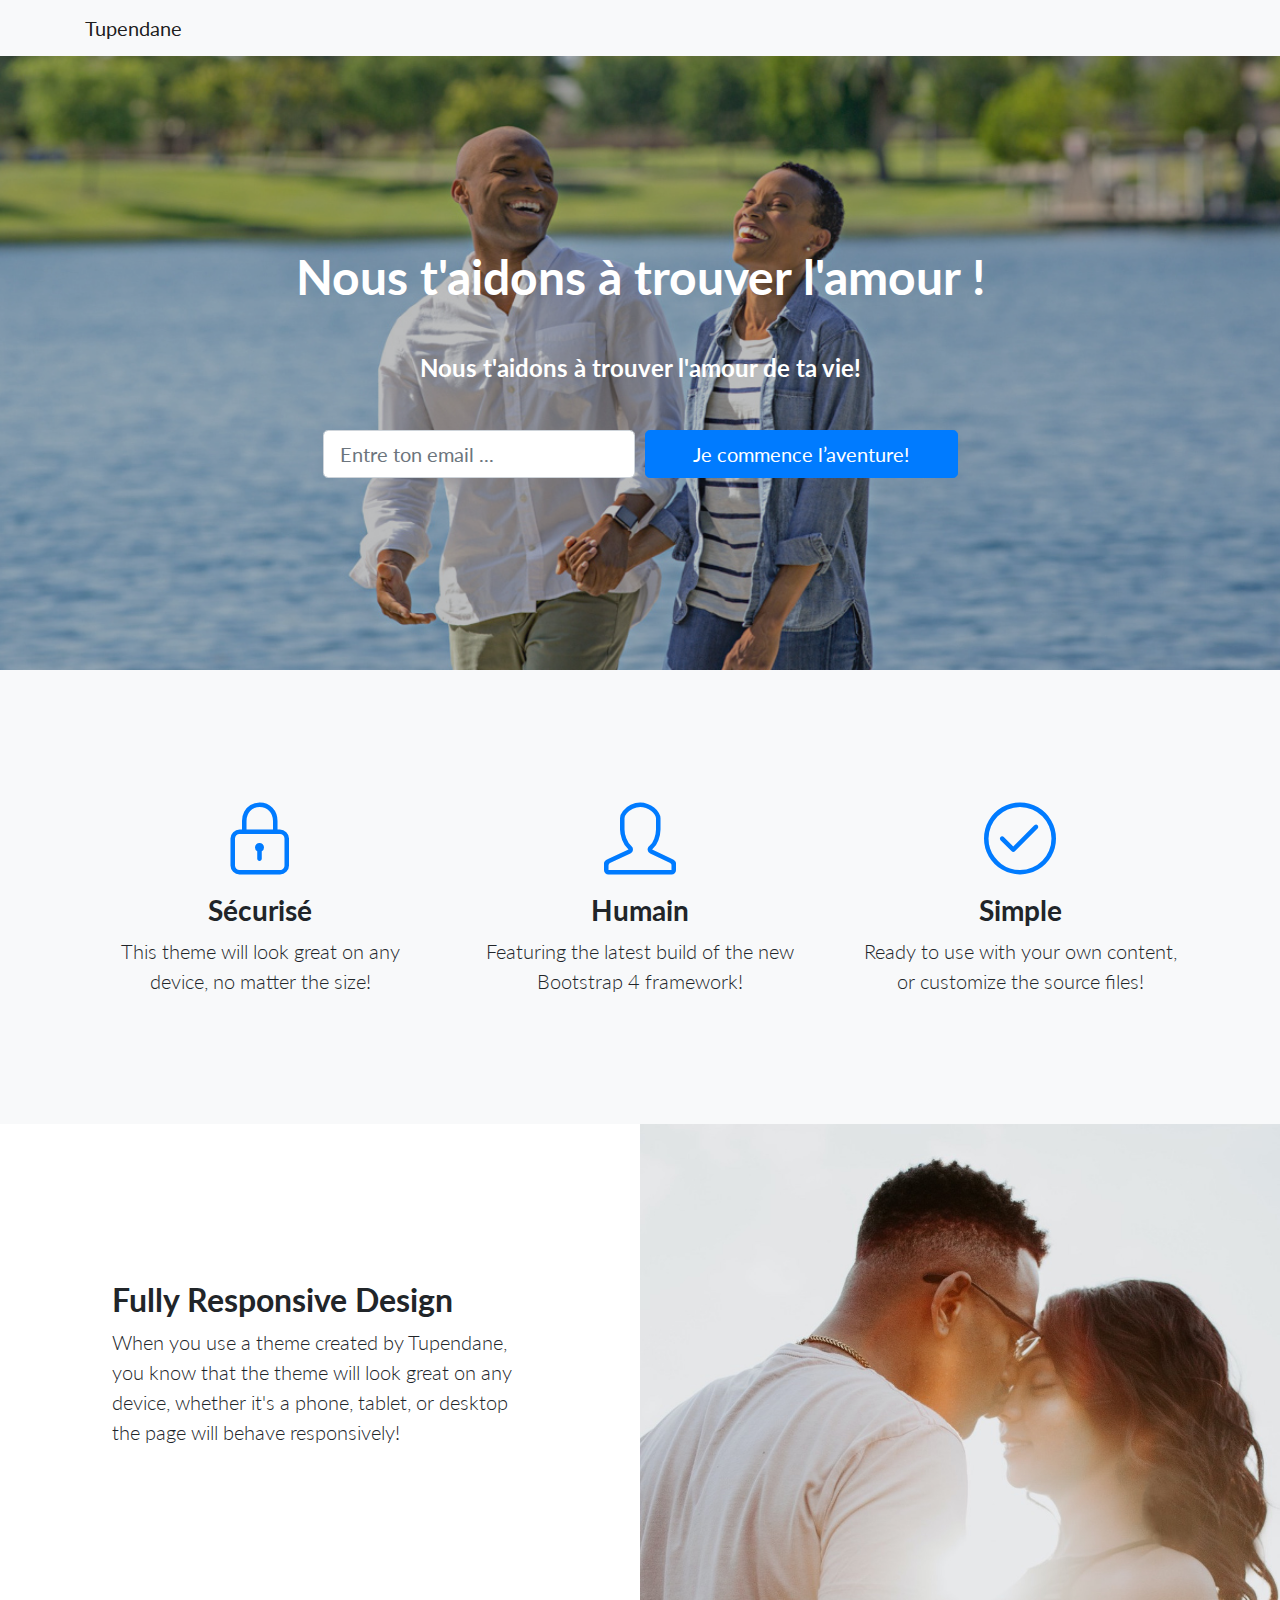
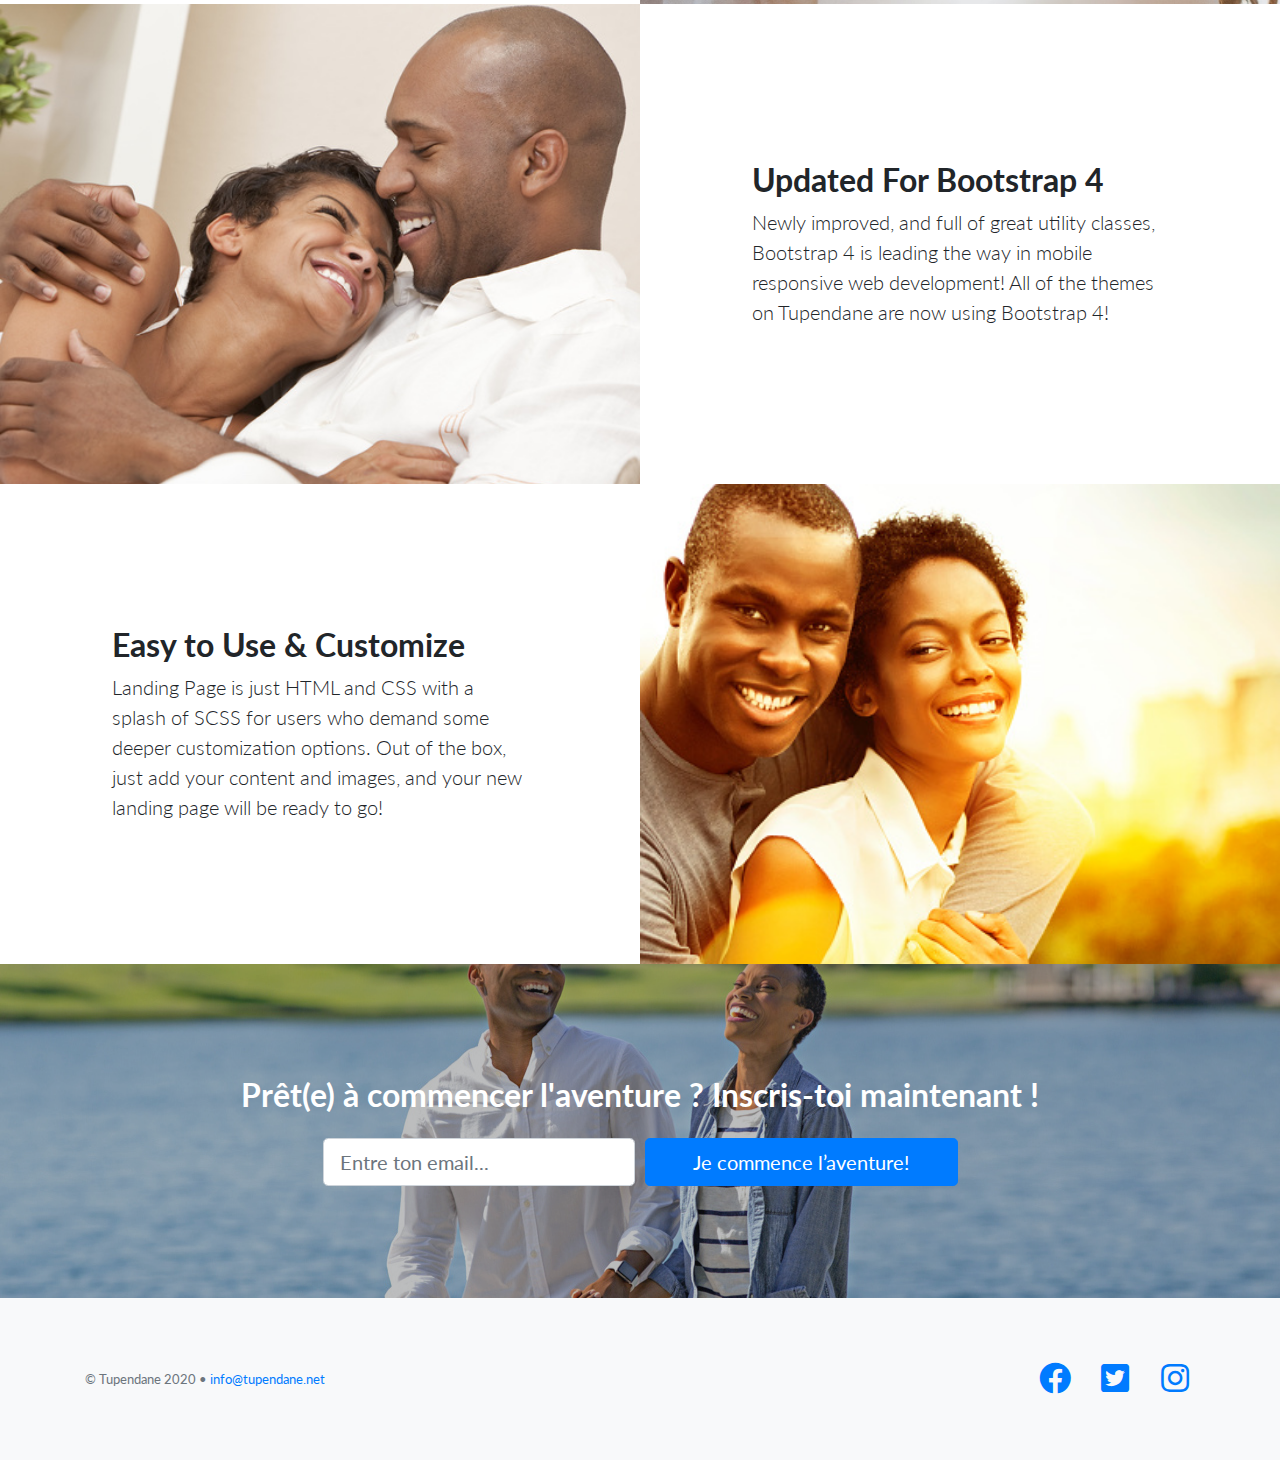
==== index.html @ e42d8a40 "Add contact email" ====
<!DOCTYPE html>
<html lang="en">

<head>
  <meta charset="utf-8">
  <meta name="viewport" content="width=device-width, initial-scale=1, shrink-to-fit=no">
  <meta name="description" content="">
  <meta name="author" content="">

  <title>Tupendane</title>

  <!-- Bootstrap core CSS -->
  <link href="vendor/bootstrap/css/bootstrap.min.css" rel="stylesheet">

  <!-- Custom fonts for this template -->
  <link href="vendor/fontawesome-free/css/all.min.css" rel="stylesheet">
  <link href="vendor/simple-line-icons/css/simple-line-icons.css" rel="stylesheet" type="text/css">
  <link href="https://fonts.googleapis.com/css?family=Lato:300,400,700,300italic,400italic,700italic" rel="stylesheet" type="text/css">

  <!-- Custom styles for this template -->
  <link href="css/landing-page.min.css" rel="stylesheet">

  <!-- Global site tag (gtag.js) - Google Analytics -->
  <script async src="https://www.googletagmanager.com/gtag/js?id=UA-168419219-1"></script>
  <script>
    window.dataLayer = window.dataLayer || [];
    function gtag(){dataLayer.push(arguments);}
    gtag('js', new Date());

    gtag('config', 'UA-168419219-1');
  </script>

  <script type="text/javascript"> window.$crisp=[];window.CRISP_WEBSITE_ID="0045f3fa-1397-4589-87cf-a31d2cc870ee";(function(){ d=document;s=d.createElement("script"); s.src="https://client.crisp.chat/l.js"; s.async=1;d.getElementsByTagName("head")[0].appendChild(s);})();
  </script>
</head>

<body>

  <!-- Navigation -->
  <nav class="navbar navbar-light bg-light static-top">
    <div class="container">
      <a class="navbar-brand" href="#">Tupendane</a>
      <!-- <a class="btn btn-primary" href="#">Sign In</a> -->
    </div>
  </nav>

  <!-- Masthead -->
  <header class="masthead text-white text-center">
    <div class="overlay"></div>
    <div class="container">
      <div class="row">
        <div class="col-xl-9 mx-auto">
          <h1 class="mb-5">Nous t'aidons à trouver l'amour !</h1>
          <h4 class="mb-5">Nous t'aidons à trouver l'amour de ta vie!</h4>
        </div>
        <div class="col-md-10 col-lg-8 col-xl-7 mx-auto">
          <form action="https://formspree.io/mrgyqkga" method="POST">
            <div class="form-row">
              <div class="col-12 col-md-6 mb-2 mb-md-0">
                <input type="email" name="email" class="form-control form-control-lg" placeholder="Entre ton email ..." required>
              </div>
              <div class="col-12 col-md-6">
                <button type="submit" class="btn btn-block btn-lg btn-primary"> Je commence l’aventure!</button>
              </div>
            </div>
          </form>
        </div>
      </div>
    </div>
  </header>

  <!-- Icons Grid -->
  <section class="features-icons bg-light text-center">
    <div class="container">
      <div class="row">
        <div class="col-lg-4">
          <div class="features-icons-item mx-auto mb-5 mb-lg-0 mb-lg-3">
            <div class="features-icons-icon d-flex">
              <i class="icon-lock m-auto text-primary"></i>
            </div>
            <h3>Sécurisé</h3>
            <p class="lead mb-0">This theme will look great on any device, no matter the size!</p>
          </div>
        </div>
        <div class="col-lg-4">
          <div class="features-icons-item mx-auto mb-5 mb-lg-0 mb-lg-3">
            <div class="features-icons-icon d-flex">
              <i class="icon-user m-auto text-primary"></i>
            </div>
            <h3>Humain</h3>
            <p class="lead mb-0">Featuring the latest build of the new Bootstrap 4 framework!</p>
          </div>
        </div>
        <div class="col-lg-4">
          <div class="features-icons-item mx-auto mb-0 mb-lg-3">
            <div class="features-icons-icon d-flex">
              <i class="icon-check m-auto text-primary"></i>
            </div>
            <h3>Simple</h3>
            <p class="lead mb-0">Ready to use with your own content, or customize the source files!</p>
          </div>
        </div>
      </div>
    </div>
  </section>

  <!-- Image Showcases -->
  <section class="showcase">
    <div class="container-fluid p-0">
      <div class="row no-gutters">

        <div class="col-lg-6 order-lg-2 text-white showcase-img" style="background-image: url('img/bg-2.jpeg');"></div>
        <div class="col-lg-6 order-lg-1 my-auto showcase-text">
          <h2>Fully Responsive Design</h2>
          <p class="lead mb-0">When you use a theme created by Tupendane, you know that the theme will look great on any device, whether it's a phone, tablet, or desktop the page will behave responsively!</p>
        </div>
      </div>
      <div class="row no-gutters">
        <div class="col-lg-6 text-white showcase-img" style="background-image: url('img/bg-7.jpg');"></div>
        <div class="col-lg-6 my-auto showcase-text">
          <h2>Updated For Bootstrap 4</h2>
          <p class="lead mb-0">Newly improved, and full of great utility classes, Bootstrap 4 is leading the way in mobile responsive web development! All of the themes on Tupendane are now using Bootstrap 4!</p>
        </div>
      </div>
      <div class="row no-gutters">
        <div class="col-lg-6 order-lg-2 text-white showcase-img" style="background-image: url('img/bg-12.jpg');"></div>
        <div class="col-lg-6 order-lg-1 my-auto showcase-text">
          <h2>Easy to Use &amp; Customize</h2>
          <p class="lead mb-0">Landing Page is just HTML and CSS with a splash of SCSS for users who demand some deeper customization options. Out of the box, just add your content and images, and your new landing page will be ready to go!</p>
        </div>
      </div>
    </div>
  </section>

  <!-- Call to Action -->
  <section class="call-to-action text-white text-center">
    <div class="overlay"></div>
    <div class="container">
      <div class="row">
        <div class="col-xl-9 mx-auto">
          <h2 class="mb-4">Prêt(e) à commencer l'aventure ? Inscris-toi maintenant !</h2>
        </div>
        <div class="col-md-10 col-lg-8 col-xl-7 mx-auto">
          <form action="https://formspree.io/mrgyqkga" method="POST">
            <div class="form-row">
              <div class="col-12 col-md-6 mb-2 mb-md-0">
                <input type="email" name="email" class="form-control form-control-lg" placeholder="Entre ton email..." required>
              </div>
              <div class="col-12 col-md-6">
                <button type="submit" class="btn btn-block btn-lg btn-primary"> Je commence l’aventure!</button>
              </div>
            </div>
          </form>
        </div>
      </div>
    </div>
  </section>

  <!-- Footer -->
  <footer class="footer bg-light">
    <div class="container">
      <div class="row">
        <div class="col-lg-6 h-100 text-center text-lg-left my-auto">
<!--           <ul class="list-inline mb-2">
            <li class="list-inline-item">
              <a href="#">About</a>
            </li>
            <li class="list-inline-item">&sdot;</li>
            <li class="list-inline-item">
              <a href="#">Contact</a>
            </li>
            <li class="list-inline-item">&sdot;</li>
            <li class="list-inline-item">
              <a href="#">Terms of Use</a>
            </li>
            <li class="list-inline-item">&sdot;</li>
            <li class="list-inline-item">
              <a href="#">Privacy Policy</a>
            </li>
          </ul> -->
          <p class="text-muted small mb-4 mb-lg-0">&copy; Tupendane 2020 •  <a href="mailto:info@tupendane.net">info@tupendane.net</p>
        </div>
        <div class="col-lg-6 h-100 text-center text-lg-right my-auto">
          <ul class="list-inline mb-0">
            <li class="list-inline-item mr-3">
              <a href="#">
                <i class="fab fa-facebook fa-2x fa-fw"></i>
              </a>
            </li>
            <li class="list-inline-item mr-3">
              <a href="#">
                <i class="fab fa-twitter-square fa-2x fa-fw"></i>
              </a>
            </li>
            <li class="list-inline-item">
              <a href="#">
                <i class="fab fa-instagram fa-2x fa-fw"></i>
              </a>
            </li>
          </ul>
        </div>
      </div>
    </div>
  </footer>

  <!-- Bootstrap core JavaScript -->
  <script src="vendor/jquery/jquery.min.js"></script>
  <script src="vendor/bootstrap/js/bootstrap.bundle.min.js"></script>

</body>

</html>
---- vendor/simple-line-icons/css/simple-line-icons.css ----
@font-face {
  font-family: 'simple-line-icons';
  src: url('../fonts/Simple-Line-Icons.eot?v=2.4.0');
  src: url('../fonts/Simple-Line-Icons.eot?v=2.4.0#iefix') format('embedded-opentype'), url('../fonts/Simple-Line-Icons.woff2?v=2.4.0') format('woff2'), url('../fonts/Simple-Line-Icons.ttf?v=2.4.0') format('truetype'), url('../fonts/Simple-Line-Icons.woff?v=2.4.0') format('woff'), url('../fonts/Simple-Line-Icons.svg?v=2.4.0#simple-line-icons') format('svg');
  font-weight: normal;
  font-style: normal;
}
/*
 Use the following CSS code if you want to have a class per icon.
 Instead of a list of all class selectors, you can use the generic [class*="icon-"] selector, but it's slower:
*/
.icon-user,
.icon-people,
.icon-user-female,
.icon-user-follow,
.icon-user-following,
.icon-user-unfollow,
.icon-login,
.icon-logout,
.icon-emotsmile,
.icon-phone,
.icon-call-end,
.icon-call-in,
.icon-call-out,
.icon-map,
.icon-location-pin,
.icon-direction,
.icon-directions,
.icon-compass,
.icon-layers,
.icon-menu,
.icon-list,
.icon-options-vertical,
.icon-options,
.icon-arrow-down,
.icon-arrow-left,
.icon-arrow-right,
.icon-arrow-up,
.icon-arrow-up-circle,
.icon-arrow-left-circle,
.icon-arrow-right-circle,
.icon-arrow-down-circle,
.icon-check,
.icon-clock,
.icon-plus,
.icon-minus,
.icon-close,
.icon-event,
.icon-exclamation,
.icon-organization,
.icon-trophy,
.icon-screen-smartphone,
.icon-screen-desktop,
.icon-plane,
.icon-notebook,
.icon-mustache,
.icon-mouse,
.icon-magnet,
.icon-energy,
.icon-disc,
.icon-cursor,
.icon-cursor-move,
.icon-crop,
.icon-chemistry,
.icon-speedometer,
.icon-shield,
.icon-screen-tablet,
.icon-magic-wand,
.icon-hourglass,
.icon-graduation,
.icon-ghost,
.icon-game-controller,
.icon-fire,
.icon-eyeglass,
.icon-envelope-open,
.icon-envelope-letter,
.icon-bell,
.icon-badge,
.icon-anchor,
.icon-wallet,
.icon-vector,
.icon-speech,
.icon-puzzle,
.icon-printer,
.icon-present,
.icon-playlist,
.icon-pin,
.icon-picture,
.icon-handbag,
.icon-globe-alt,
.icon-globe,
.icon-folder-alt,
.icon-folder,
.icon-film,
.icon-feed,
.icon-drop,
.icon-drawer,
.icon-docs,
.icon-doc,
.icon-diamond,
.icon-cup,
.icon-calculator,
.icon-bubbles,
.icon-briefcase,
.icon-book-open,
.icon-basket-loaded,
.icon-basket,
.icon-bag,
.icon-action-undo,
.icon-action-redo,
.icon-wrench,
.icon-umbrella,
.icon-trash,
.icon-tag,
.icon-support,
.icon-frame,
.icon-size-fullscreen,
.icon-size-actual,
.icon-shuffle,
.icon-share-alt,
.icon-share,
.icon-rocket,
.icon-question,
.icon-pie-chart,
.icon-pencil,
.icon-note,
.icon-loop,
.icon-home,
.icon-grid,
.icon-graph,
.icon-microphone,
.icon-music-tone-alt,
.icon-music-tone,
.icon-earphones-alt,
.icon-earphones,
.icon-equalizer,
.icon-like,
.icon-dislike,
.icon-control-start,
.icon-control-rewind,
.icon-control-play,
.icon-control-pause,
.icon-control-forward,
.icon-control-end,
.icon-volume-1,
.icon-volume-2,
.icon-volume-off,
.icon-calendar,
.icon-bulb,
.icon-chart,
.icon-ban,
.icon-bubble,
.icon-camrecorder,
.icon-camera,
.icon-cloud-download,
.icon-cloud-upload,
.icon-envelope,
.icon-eye,
.icon-flag,
.icon-heart,
.icon-info,
.icon-key,
.icon-link,
.icon-lock,
.icon-lock-open,
.icon-magnifier,
.icon-magnifier-add,
.icon-magnifier-remove,
.icon-paper-clip,
.icon-paper-plane,
.icon-power,
.icon-refresh,
.icon-reload,
.icon-settings,
.icon-star,
.icon-symbol-female,
.icon-symbol-male,
.icon-target,
.icon-credit-card,
.icon-paypal,
.icon-social-tumblr,
.icon-social-twitter,
.icon-social-facebook,
.icon-social-instagram,
.icon-social-linkedin,
.icon-social-pinterest,
.icon-social-github,
.icon-social-google,
.icon-social-reddit,
.icon-social-skype,
.icon-social-dribbble,
.icon-social-behance,
.icon-social-foursqare,
.icon-social-soundcloud,
.icon-social-spotify,
.icon-social-stumbleupon,
.icon-social-youtube,
.icon-social-dropbox,
.icon-social-vkontakte,
.icon-social-steam {
  font-family: 'simple-line-icons';
  speak: none;
  font-style: normal;
  font-weight: normal;
  font-variant: normal;
  text-transform: none;
  line-height: 1;
  /* Better Font Rendering =========== */
  -webkit-font-smoothing: antialiased;
  -moz-osx-font-smoothing: grayscale;
}
.icon-user:before {
  content: "\e005";
}
.icon-people:before {
  content: "\e001";
}
.icon-user-female:before {
  content: "\e000";
}
.icon-user-follow:before {
  content: "\e002";
}
.icon-user-following:before {
  content: "\e003";
}
.icon-user-unfollow:before {
  content: "\e004";
}
.icon-login:before {
  content: "\e066";
}
.icon-logout:before {
  content: "\e065";
}
.icon-emotsmile:before {
  content: "\e021";
}
.icon-phone:before {
  content: "\e600";
}
.icon-call-end:before {
  content: "\e048";
}
.icon-call-in:before {
  content: "\e047";
}
.icon-call-out:before {
  content: "\e046";
}
.icon-map:before {
  content: "\e033";
}
.icon-location-pin:before {
  content: "\e096";
}
.icon-direction:before {
  content: "\e042";
}
.icon-directions:before {
  content: "\e041";
}
.icon-compass:before {
  content: "\e045";
}
.icon-layers:before {
  content: "\e034";
}
.icon-menu:before {
  content: "\e601";
}
.icon-list:before {
  content: "\e067";
}
.icon-options-vertical:before {
  content: "\e602";
}
.icon-options:before {
  content: "\e603";
}
.icon-arrow-down:before {
  content: "\e604";
}
.icon-arrow-left:before {
  content: "\e605";
}
.icon-arrow-right:before {
  content: "\e606";
}
.icon-arrow-up:before {
  content: "\e607";
}
.icon-arrow-up-circle:before {
  content: "\e078";
}
.icon-arrow-left-circle:before {
  content: "\e07a";
}
.icon-arrow-right-circle:before {
  content: "\e079";
}
.icon-arrow-down-circle:before {
  content: "\e07b";
}
.icon-check:before {
  content: "\e080";
}
.icon-clock:before {
  content: "\e081";
}
.icon-plus:before {
  content: "\e095";
}
.icon-minus:before {
  content: "\e615";
}
.icon-close:before {
  content: "\e082";
}
.icon-event:before {
  content: "\e619";
}
.icon-exclamation:before {
  content: "\e617";
}
.icon-organization:before {
  content: "\e616";
}
.icon-trophy:before {
  content: "\e006";
}
.icon-screen-smartphone:before {
  content: "\e010";
}
.icon-screen-desktop:before {
  content: "\e011";
}
.icon-plane:before {
  content: "\e012";
}
.icon-notebook:before {
  content: "\e013";
}
.icon-mustache:before {
  content: "\e014";
}
.icon-mouse:before {
  content: "\e015";
}
.icon-magnet:before {
  content: "\e016";
}
.icon-energy:before {
  content: "\e020";
}
.icon-disc:before {
  content: "\e022";
}
.icon-cursor:before {
  content: "\e06e";
}
.icon-cursor-move:before {
  content: "\e023";
}
.icon-crop:before {
  content: "\e024";
}
.icon-chemistry:before {
  content: "\e026";
}
.icon-speedometer:before {
  content: "\e007";
}
.icon-shield:before {
  content: "\e00e";
}
.icon-screen-tablet:before {
  content: "\e00f";
}
.icon-magic-wand:before {
  content: "\e017";
}
.icon-hourglass:before {
  content: "\e018";
}
.icon-graduation:before {
  content: "\e019";
}
.icon-ghost:before {
  content: "\e01a";
}
.icon-game-controller:before {
  content: "\e01b";
}
.icon-fire:before {
  content: "\e01c";
}
.icon-eyeglass:before {
  content: "\e01d";
}
.icon-envelope-open:before {
  content: "\e01e";
}
.icon-envelope-letter:before {
  content: "\e01f";
}
.icon-bell:before {
  content: "\e027";
}
.icon-badge:before {
  content: "\e028";
}
.icon-anchor:before {
  content: "\e029";
}
.icon-wallet:before {
  content: "\e02a";
}
.icon-vector:before {
  content: "\e02b";
}
.icon-speech:before {
  content: "\e02c";
}
.icon-puzzle:before {
  content: "\e02d";
}
.icon-printer:before {
  content: "\e02e";
}
.icon-present:before {
  content: "\e02f";
}
.icon-playlist:before {
  content: "\e030";
}
.icon-pin:before {
  content: "\e031";
}
.icon-picture:before {
  content: "\e032";
}
.icon-handbag:before {
  content: "\e035";
}
.icon-globe-alt:before {
  content: "\e036";
}
.icon-globe:before {
  content: "\e037";
}
.icon-folder-alt:before {
  content: "\e039";
}
.icon-folder:before {
  content: "\e089";
}
.icon-film:before {
  content: "\e03a";
}
.icon-feed:before {
  content: "\e03b";
}
.icon-drop:before {
  content: "\e03e";
}
.icon-drawer:before {
  content: "\e03f";
}
.icon-docs:before {
  content: "\e040";
}
.icon-doc:before {
  content: "\e085";
}
.icon-diamond:before {
  content: "\e043";
}
.icon-cup:before {
  content: "\e044";
}
.icon-calculator:before {
  content: "\e049";
}
.icon-bubbles:before {
  content: "\e04a";
}
.icon-briefcase:before {
  content: "\e04b";
}
.icon-book-open:before {
  content: "\e04c";
}
.icon-basket-loaded:before {
  content: "\e04d";
}
.icon-basket:before {
  content: "\e04e";
}
.icon-bag:before {
  content: "\e04f";
}
.icon-action-undo:before {
  content: "\e050";
}
.icon-action-redo:before {
  content: "\e051";
}
.icon-wrench:before {
  content: "\e052";
}
.icon-umbrella:before {
  content: "\e053";
}
.icon-trash:before {
  content: "\e054";
}
.icon-tag:before {
  content: "\e055";
}
.icon-support:before {
  content: "\e056";
}
.icon-frame:before {
  content: "\e038";
}
.icon-size-fullscreen:before {
  content: "\e057";
}
.icon-size-actual:before {
  content: "\e058";
}
.icon-shuffle:before {
  content: "\e059";
}
.icon-share-alt:before {
  content: "\e05a";
}
.icon-share:before {
  content: "\e05b";
}
.icon-rocket:before {
  content: "\e05c";
}
.icon-question:before {
  content: "\e05d";
}
.icon-pie-chart:before {
  content: "\e05e";
}
.icon-pencil:before {
  content: "\e05f";
}
.icon-note:before {
  content: "\e060";
}
.icon-loop:before {
  content: "\e064";
}
.icon-home:before {
  content: "\e069";
}
.icon-grid:before {
  content: "\e06a";
}
.icon-graph:before {
  content: "\e06b";
}
.icon-microphone:before {
  content: "\e063";
}
.icon-music-tone-alt:before {
  content: "\e061";
}
.icon-music-tone:before {
  content: "\e062";
}
.icon-earphones-alt:before {
  content: "\e03c";
}
.icon-earphones:before {
  content: "\e03d";
}
.icon-equalizer:before {
  content: "\e06c";
}
.icon-like:before {
  content: "\e068";
}
.icon-dislike:before {
  content: "\e06d";
}
.icon-control-start:before {
  content: "\e06f";
}
.icon-control-rewind:before {
  content: "\e070";
}
.icon-control-play:before {
  content: "\e071";
}
.icon-control-pause:before {
  content: "\e072";
}
.icon-control-forward:before {
  content: "\e073";
}
.icon-control-end:before {
  content: "\e074";
}
.icon-volume-1:before {
  content: "\e09f";
}
.icon-volume-2:before {
  content: "\e0a0";
}
.icon-volume-off:before {
  content: "\e0a1";
}
.icon-calendar:before {
  content: "\e075";
}
.icon-bulb:before {
  content: "\e076";
}
.icon-chart:before {
  content: "\e077";
}
.icon-ban:before {
  content: "\e07c";
}
.icon-bubble:before {
  content: "\e07d";
}
.icon-camrecorder:before {
  content: "\e07e";
}
.icon-camera:before {
  content: "\e07f";
}
.icon-cloud-download:before {
  content: "\e083";
}
.icon-cloud-upload:before {
  content: "\e084";
}
.icon-envelope:before {
  content: "\e086";
}
.icon-eye:before {
  content: "\e087";
}
.icon-flag:before {
  content: "\e088";
}
.icon-heart:before {
  content: "\e08a";
}
.icon-info:before {
  content: "\e08b";
}
.icon-key:before {
  content: "\e08c";
}
.icon-link:before {
  content: "\e08d";
}
.icon-lock:before {
  content: "\e08e";
}
.icon-lock-open:before {
  content: "\e08f";
}
.icon-magnifier:before {
  content: "\e090";
}
.icon-magnifier-add:before {
  content: "\e091";
}
.icon-magnifier-remove:before {
  content: "\e092";
}
.icon-paper-clip:before {
  content: "\e093";
}
.icon-paper-plane:before {
  content: "\e094";
}
.icon-power:before {
  content: "\e097";
}
.icon-refresh:before {
  content: "\e098";
}
.icon-reload:before {
  content: "\e099";
}
.icon-settings:before {
  content: "\e09a";
}
.icon-star:before {
  content: "\e09b";
}
.icon-symbol-female:before {
  content: "\e09c";
}
.icon-symbol-male:before {
  content: "\e09d";
}
.icon-target:before {
  content: "\e09e";
}
.icon-credit-card:before {
  content: "\e025";
}
.icon-paypal:before {
  content: "\e608";
}
.icon-social-tumblr:before {
  content: "\e00a";
}
.icon-social-twitter:before {
  content: "\e009";
}
.icon-social-facebook:before {
  content: "\e00b";
}
.icon-social-instagram:before {
  content: "\e609";
}
.icon-social-linkedin:before {
  content: "\e60a";
}
.icon-social-pinterest:before {
  content: "\e60b";
}
.icon-social-github:before {
  content: "\e60c";
}
.icon-social-google:before {
  content: "\e60d";
}
.icon-social-reddit:before {
  content: "\e60e";
}
.icon-social-skype:before {
  content: "\e60f";
}
.icon-social-dribbble:before {
  content: "\e00d";
}
.icon-social-behance:before {
  content: "\e610";
}
.icon-social-foursqare:before {
  content: "\e611";
}
.icon-social-soundcloud:before {
  content: "\e612";
}
.icon-social-spotify:before {
  content: "\e613";
}
.icon-social-stumbleupon:before {
  content: "\e614";
}
.icon-social-youtube:before {
  content: "\e008";
}
.icon-social-dropbox:before {
  content: "\e00c";
}
.icon-social-vkontakte:before {
  content: "\e618";
}
.icon-social-steam:before {
  content: "\e620";
}
---- css/landing-page.min.css ----
/*!
 * Start Bootstrap - Landing Page v5.0.7 (https://startbootstrap.com/template-overviews/landing-page)
 * Copyright 2013-2019 Start Bootstrap
 * Licensed under MIT (https://github.com/BlackrockDigital/startbootstrap-landing-page/blob/master/LICENSE)
 */body{font-family:Lato,'Helvetica Neue',Helvetica,Arial,sans-serif}h1,h2,h3,h4,h5,h6{font-family:Lato,'Helvetica Neue',Helvetica,Arial,sans-serif;font-weight:700}header.masthead{position:relative;background-color:#343a40;background:url(../img/bg-masthead.jpg) no-repeat center center;background-size:cover;padding-top:8rem;padding-bottom:8rem}header.masthead .overlay{position:absolute;background-color:#212529;height:100%;width:100%;top:0;left:0;opacity:.3}header.masthead h1{font-size:2rem}@media (min-width:768px){header.masthead{padding-top:12rem;padding-bottom:12rem}header.masthead h1{font-size:3rem}}.showcase .showcase-text{padding:3rem}.showcase .showcase-img{min-height:30rem;background-size:cover}@media (min-width:768px){.showcase .showcase-text{padding:7rem}}.features-icons{padding-top:7rem;padding-bottom:7rem}.features-icons .features-icons-item{max-width:20rem}.features-icons .features-icons-item .features-icons-icon{height:7rem}.features-icons .features-icons-item .features-icons-icon i{font-size:4.5rem}.features-icons .features-icons-item:hover .features-icons-icon i{font-size:5rem}.testimonials{padding-top:7rem;padding-bottom:7rem}.testimonials .testimonial-item{max-width:18rem}.testimonials .testimonial-item img{max-width:12rem;box-shadow:0 5px 5px 0 #adb5bd}.call-to-action{position:relative;background-color:#343a40;background:url(../img/bg-masthead.jpg) no-repeat center center;background-size:cover;padding-top:7rem;padding-bottom:7rem}.call-to-action .overlay{position:absolute;background-color:#212529;height:100%;width:100%;top:0;left:0;opacity:.3}footer.footer{padding-top:4rem;padding-bottom:4rem}
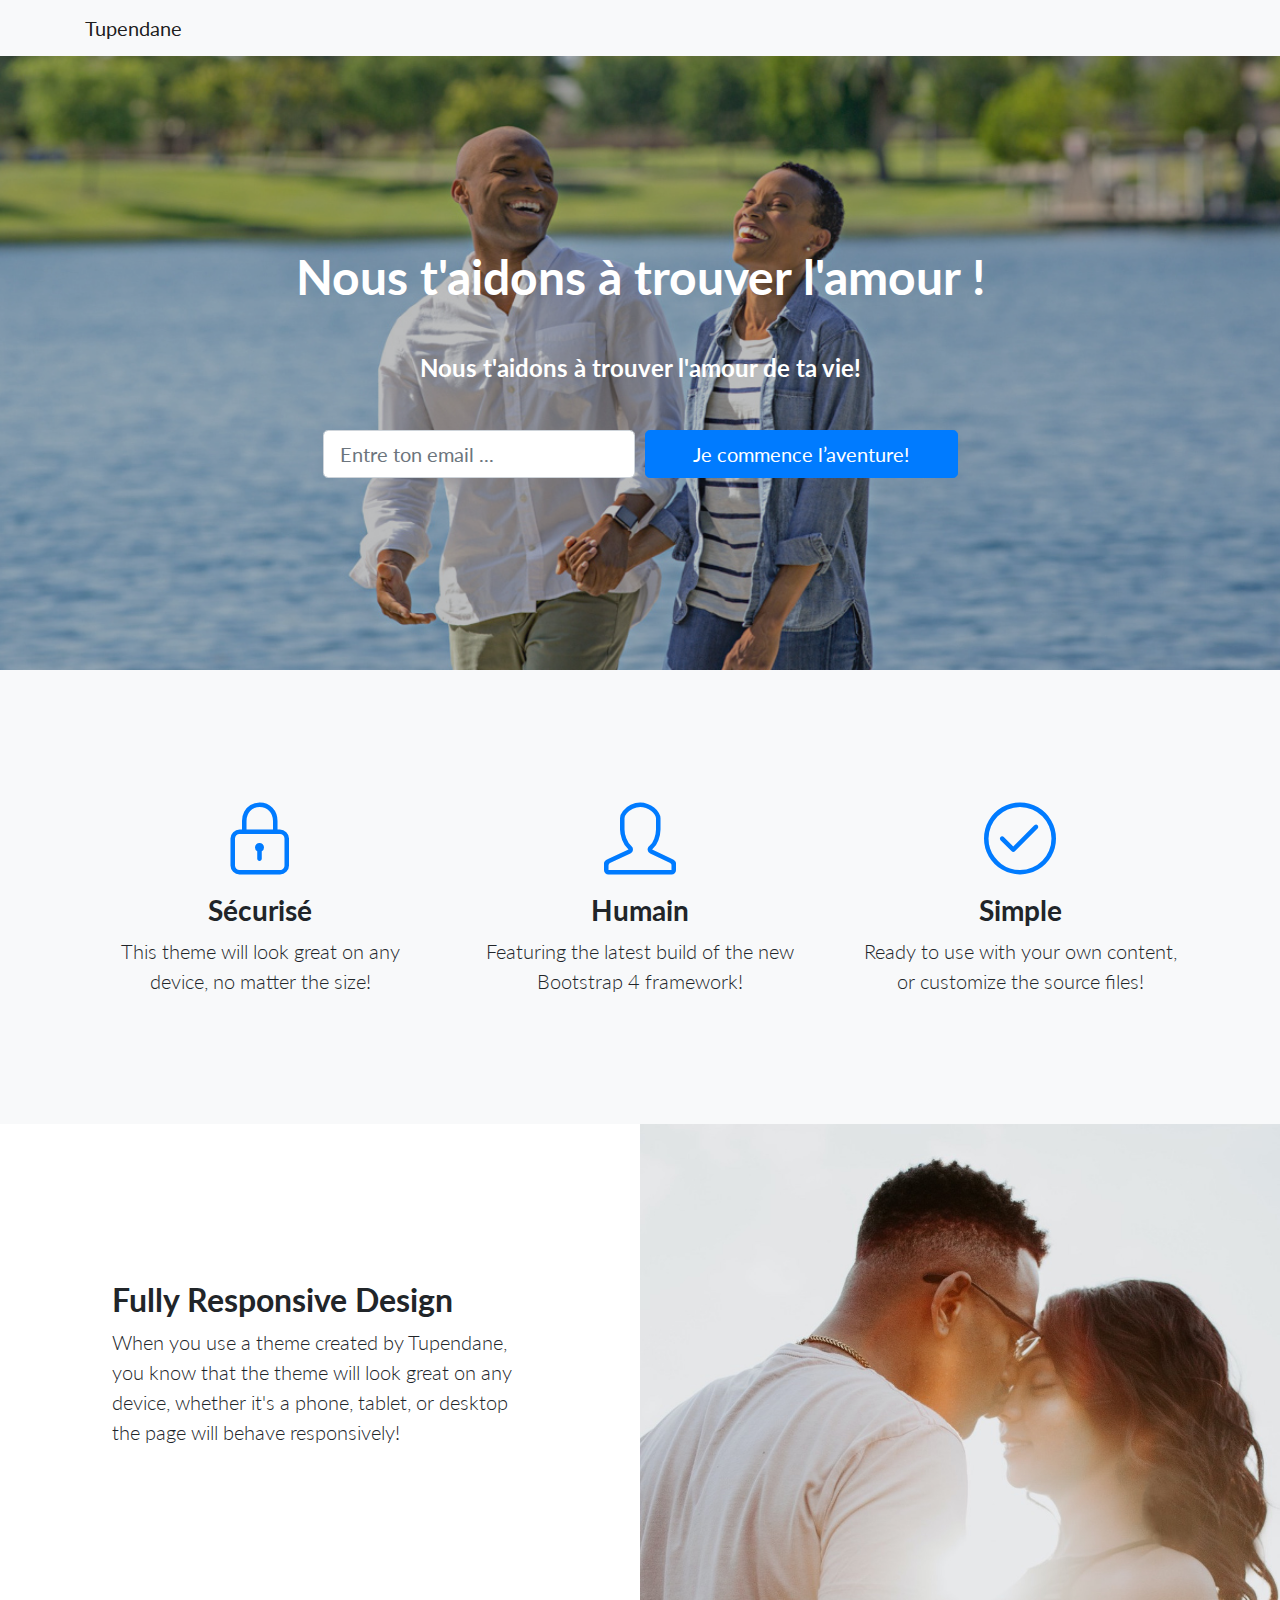
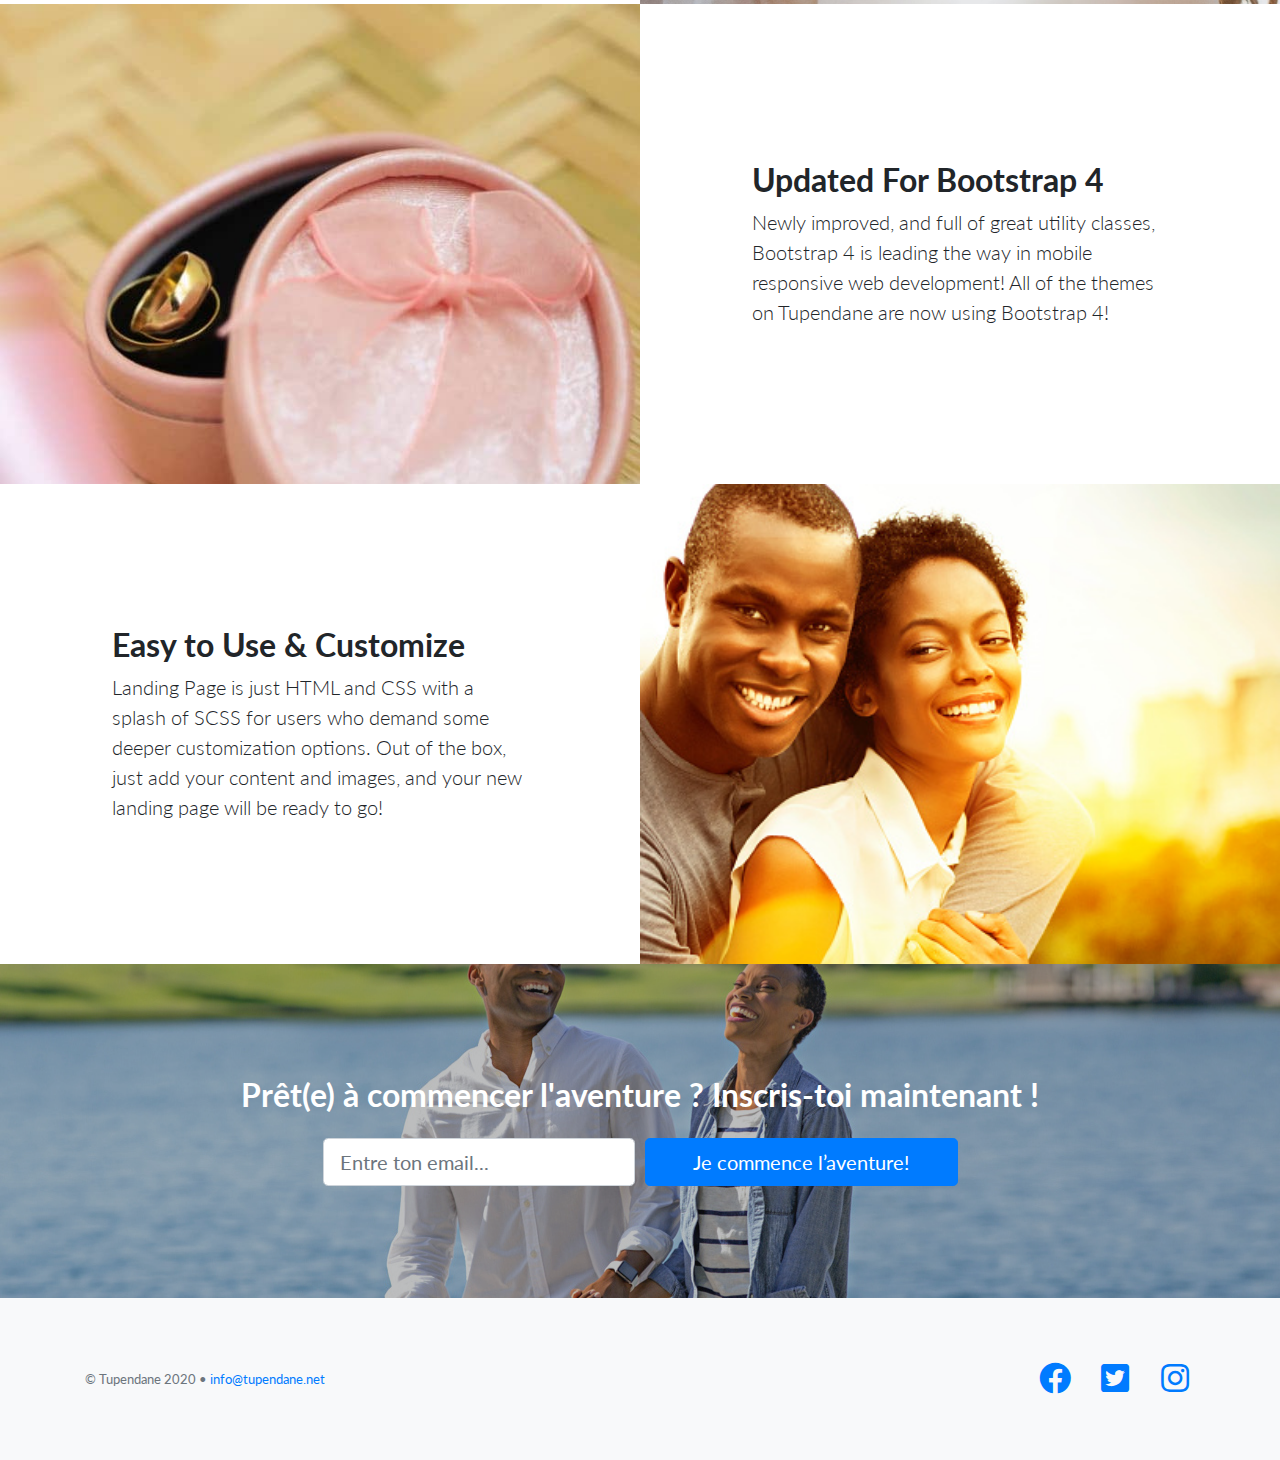
==== commit 709161e8: "Change bg image" ====
--- a/index.html
+++ b/index.html
@@ -116,7 +116,7 @@
         </div>
       </div>
       <div class="row no-gutters">
-        <div class="col-lg-6 text-white showcase-img" style="background-image: url('img/bg-7.jpg');"></div>
+        <div class="col-lg-6 text-white showcase-img" style="background-image: url('img/bg-13.jpg');"></div>
         <div class="col-lg-6 my-auto showcase-text">
           <h2>Updated For Bootstrap 4</h2>
           <p class="lead mb-0">Newly improved, and full of great utility classes, Bootstrap 4 is leading the way in mobile responsive web development! All of the themes on Tupendane are now using Bootstrap 4!</p>
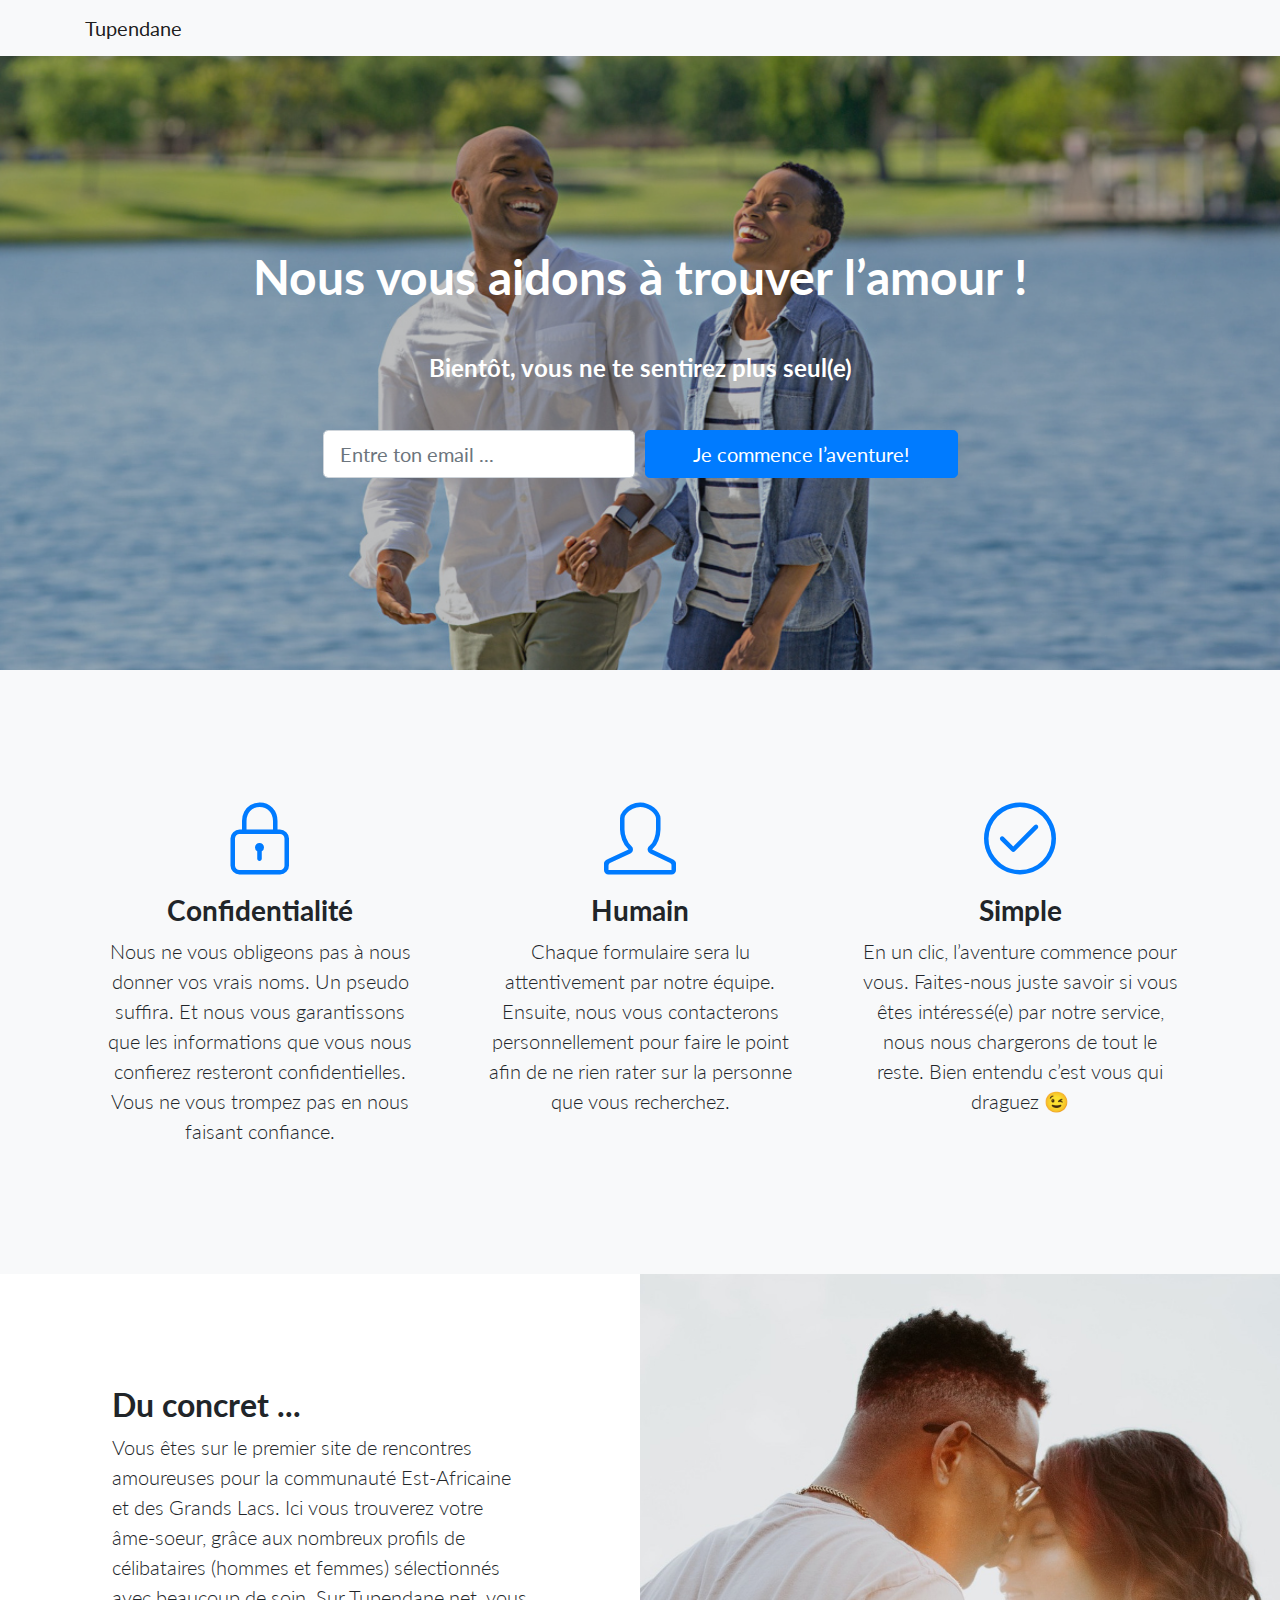
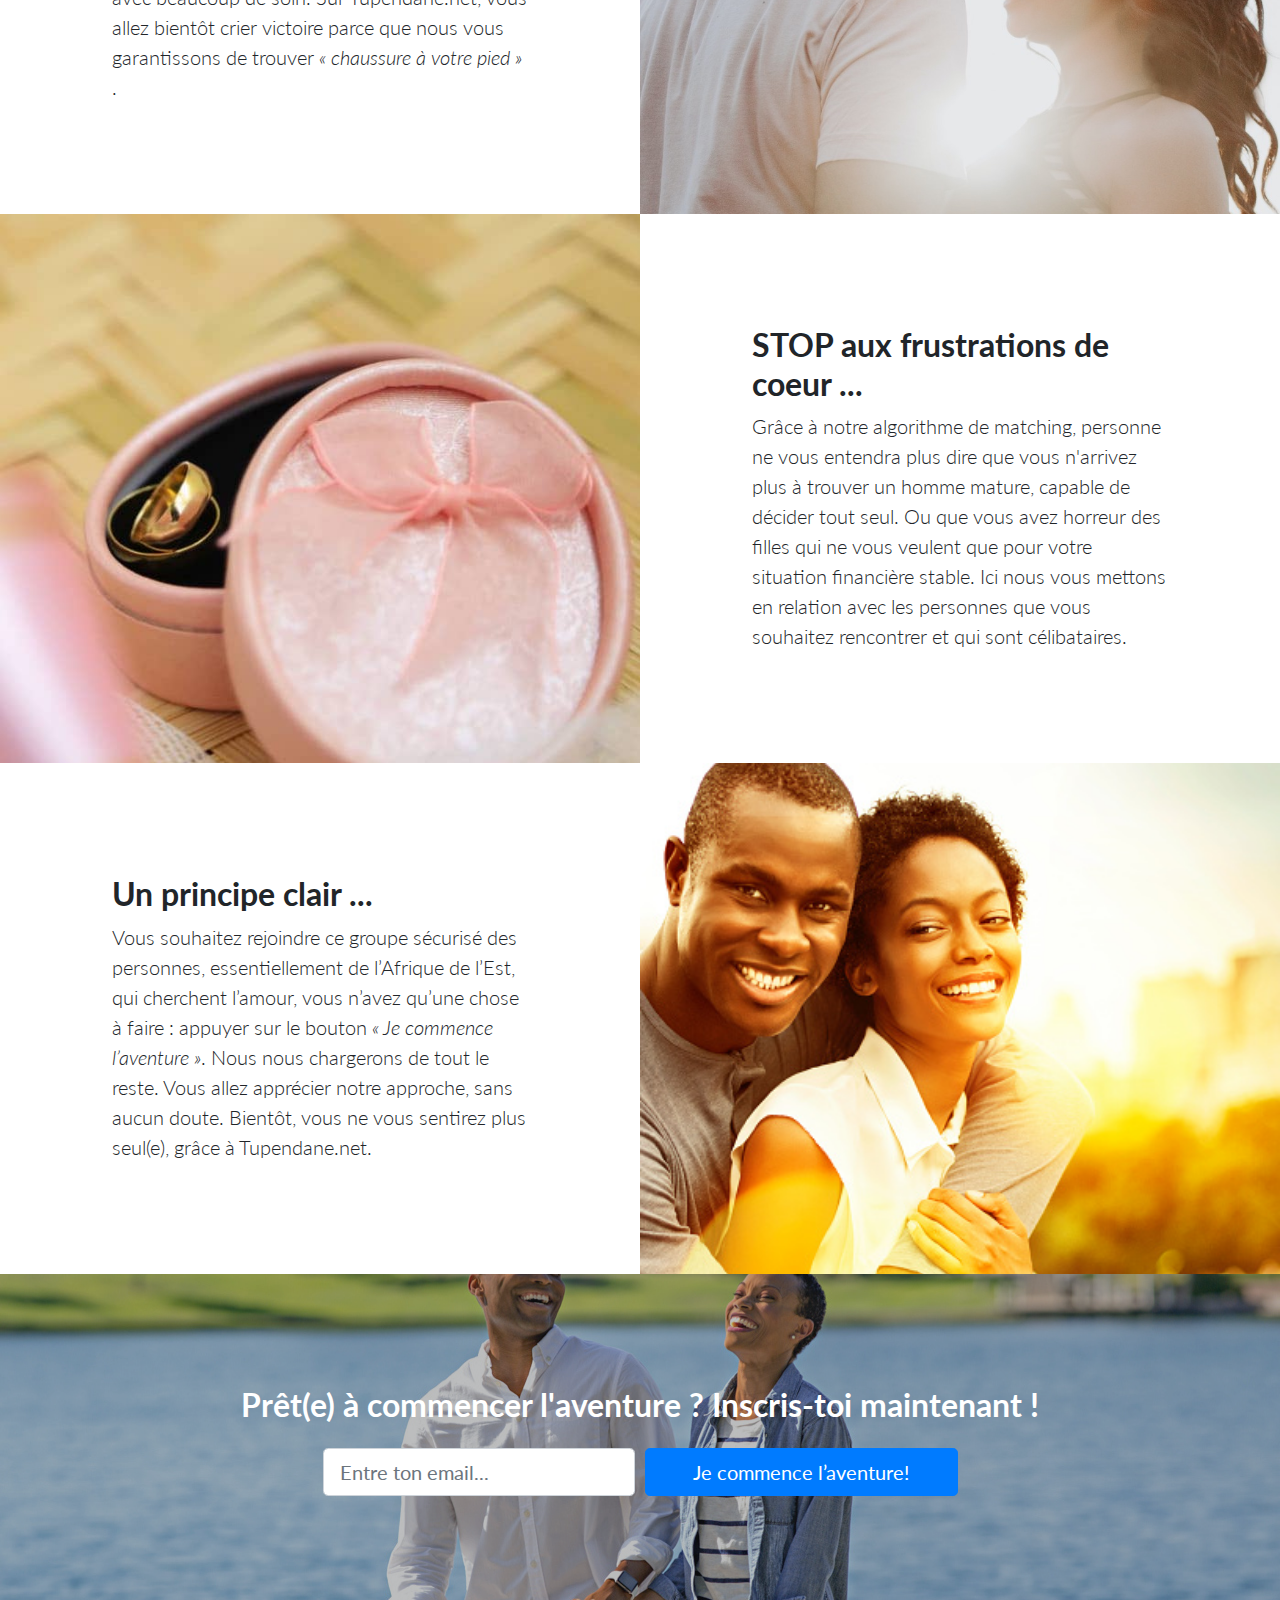
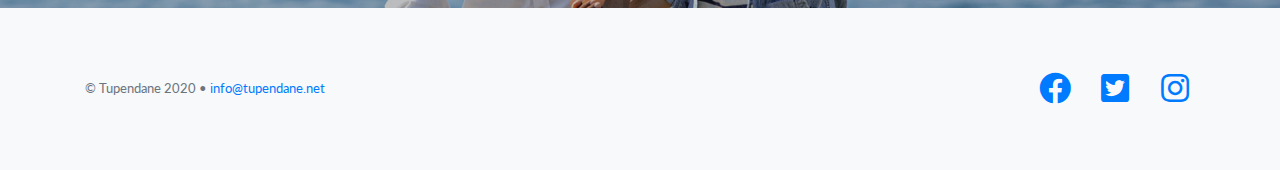
==== commit 338ea2e4: "Add content" ====
--- a/index.html
+++ b/index.html
@@ -50,8 +50,8 @@
     <div class="container">
       <div class="row">
         <div class="col-xl-9 mx-auto">
-          <h1 class="mb-5">Nous t'aidons à trouver l'amour !</h1>
-          <h4 class="mb-5">Nous t'aidons à trouver l'amour de ta vie!</h4>
+          <h1 class="mb-5">Nous vous aidons à trouver l’amour !</h1>
+          <h4 class="mb-5">Bientôt, vous ne te sentirez plus seul(e)</h4>
         </div>
         <div class="col-md-10 col-lg-8 col-xl-7 mx-auto">
           <form action="https://formspree.io/mrgyqkga" method="POST">
@@ -78,8 +78,8 @@
             <div class="features-icons-icon d-flex">
               <i class="icon-lock m-auto text-primary"></i>
             </div>
-            <h3>Sécurisé</h3>
-            <p class="lead mb-0">This theme will look great on any device, no matter the size!</p>
+            <h3>Confidentialité</h3>
+            <p class="lead mb-0">Nous ne vous obligeons pas à nous donner vos vrais noms. Un pseudo suffira. Et nous vous garantissons que les informations que vous nous confierez resteront confidentielles. Vous ne vous trompez pas en nous faisant confiance.</p>
           </div>
         </div>
         <div class="col-lg-4">
@@ -88,7 +88,7 @@
               <i class="icon-user m-auto text-primary"></i>
             </div>
             <h3>Humain</h3>
-            <p class="lead mb-0">Featuring the latest build of the new Bootstrap 4 framework!</p>
+            <p class="lead mb-0">Chaque formulaire sera lu attentivement par notre équipe. Ensuite, nous vous contacterons personnellement pour faire le point afin de ne rien rater sur la personne que vous recherchez.</p>
           </div>
         </div>
         <div class="col-lg-4">
@@ -97,7 +97,7 @@
               <i class="icon-check m-auto text-primary"></i>
             </div>
             <h3>Simple</h3>
-            <p class="lead mb-0">Ready to use with your own content, or customize the source files!</p>
+            <p class="lead mb-0">En un clic, l’aventure commence pour vous. Faites-nous juste savoir si vous êtes intéressé(e) par notre service, nous nous chargerons de tout le reste. Bien entendu c’est vous qui draguez 😉</p>
           </div>
         </div>
       </div>
@@ -111,22 +111,22 @@
 
         <div class="col-lg-6 order-lg-2 text-white showcase-img" style="background-image: url('img/bg-2.jpeg');"></div>
         <div class="col-lg-6 order-lg-1 my-auto showcase-text">
-          <h2>Fully Responsive Design</h2>
-          <p class="lead mb-0">When you use a theme created by Tupendane, you know that the theme will look great on any device, whether it's a phone, tablet, or desktop the page will behave responsively!</p>
+          <h2>Du concret ... </h2>
+          <p class="lead mb-0">Vous êtes sur le premier site de rencontres amoureuses pour la communauté Est-Africaine et des Grands Lacs. Ici vous trouverez votre âme-soeur, grâce aux nombreux profils de célibataires (hommes et femmes) sélectionnés avec beaucoup de soin.  Sur Tupendane.net, vous allez bientôt crier victoire parce que nous vous garantissons de trouver <i>« chaussure à votre pied » </i>.</p>
         </div>
       </div>
       <div class="row no-gutters">
         <div class="col-lg-6 text-white showcase-img" style="background-image: url('img/bg-13.jpg');"></div>
         <div class="col-lg-6 my-auto showcase-text">
-          <h2>Updated For Bootstrap 4</h2>
-          <p class="lead mb-0">Newly improved, and full of great utility classes, Bootstrap 4 is leading the way in mobile responsive web development! All of the themes on Tupendane are now using Bootstrap 4!</p>
+          <h2>STOP aux frustrations de coeur ...</h2>
+          <p class="lead mb-0">Grâce à notre algorithme de matching, personne ne vous entendra plus dire que vous n'arrivez plus à trouver un homme mature, capable de décider tout seul. Ou que vous avez horreur des filles qui ne vous veulent que pour votre situation financière stable. Ici nous vous mettons en relation avec les personnes que vous souhaitez rencontrer et qui sont célibataires.</p>
         </div>
       </div>
       <div class="row no-gutters">
         <div class="col-lg-6 order-lg-2 text-white showcase-img" style="background-image: url('img/bg-12.jpg');"></div>
         <div class="col-lg-6 order-lg-1 my-auto showcase-text">
-          <h2>Easy to Use &amp; Customize</h2>
-          <p class="lead mb-0">Landing Page is just HTML and CSS with a splash of SCSS for users who demand some deeper customization options. Out of the box, just add your content and images, and your new landing page will be ready to go!</p>
+          <h2>Un principe clair ...</h2>
+          <p class="lead mb-0">Vous souhaitez rejoindre ce groupe sécurisé des personnes, essentiellement de l’Afrique de l’Est, qui cherchent l’amour,  vous n’avez qu’une chose à faire : appuyer sur le bouton <i>« Je commence l’aventure »</i>. Nous nous chargerons de tout le reste. Vous allez apprécier notre approche, sans aucun doute. Bientôt, vous ne vous sentirez plus seul(e), grâce à Tupendane.net.</p>
         </div>
       </div>
     </div>
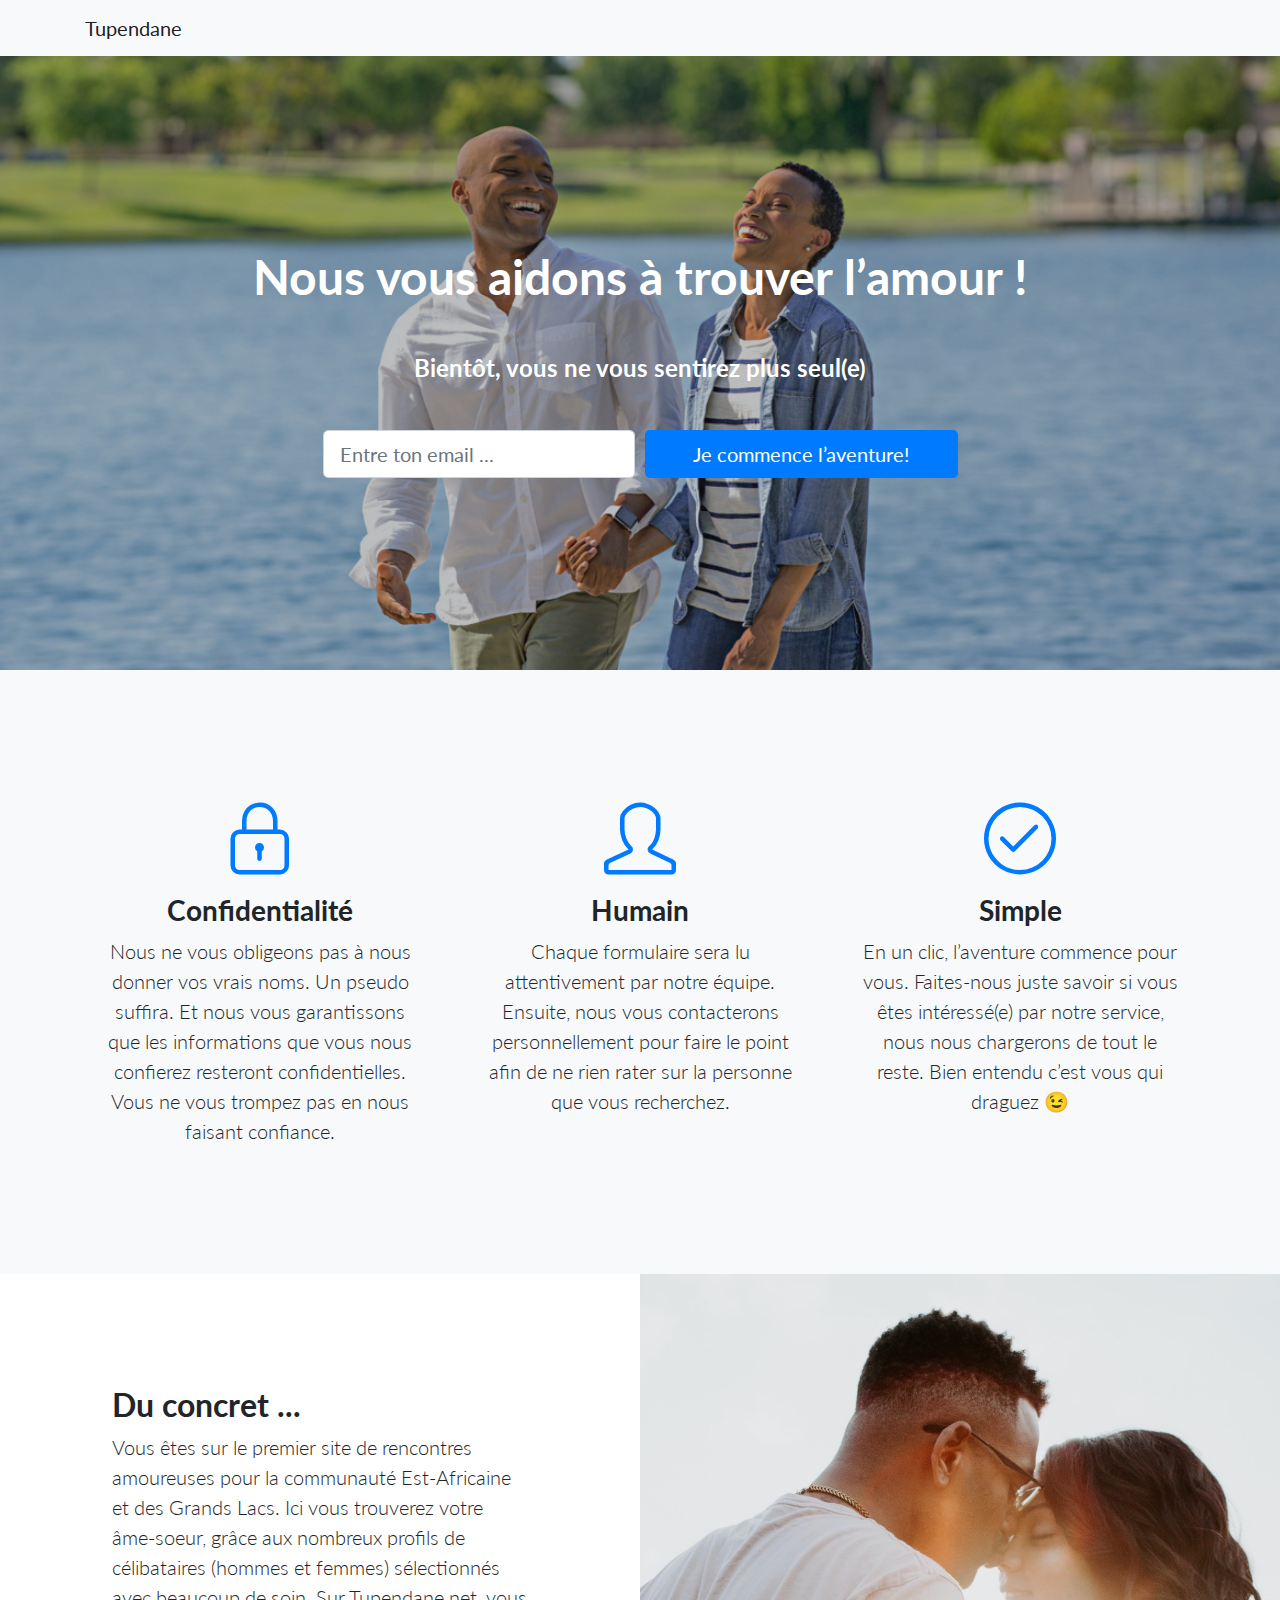
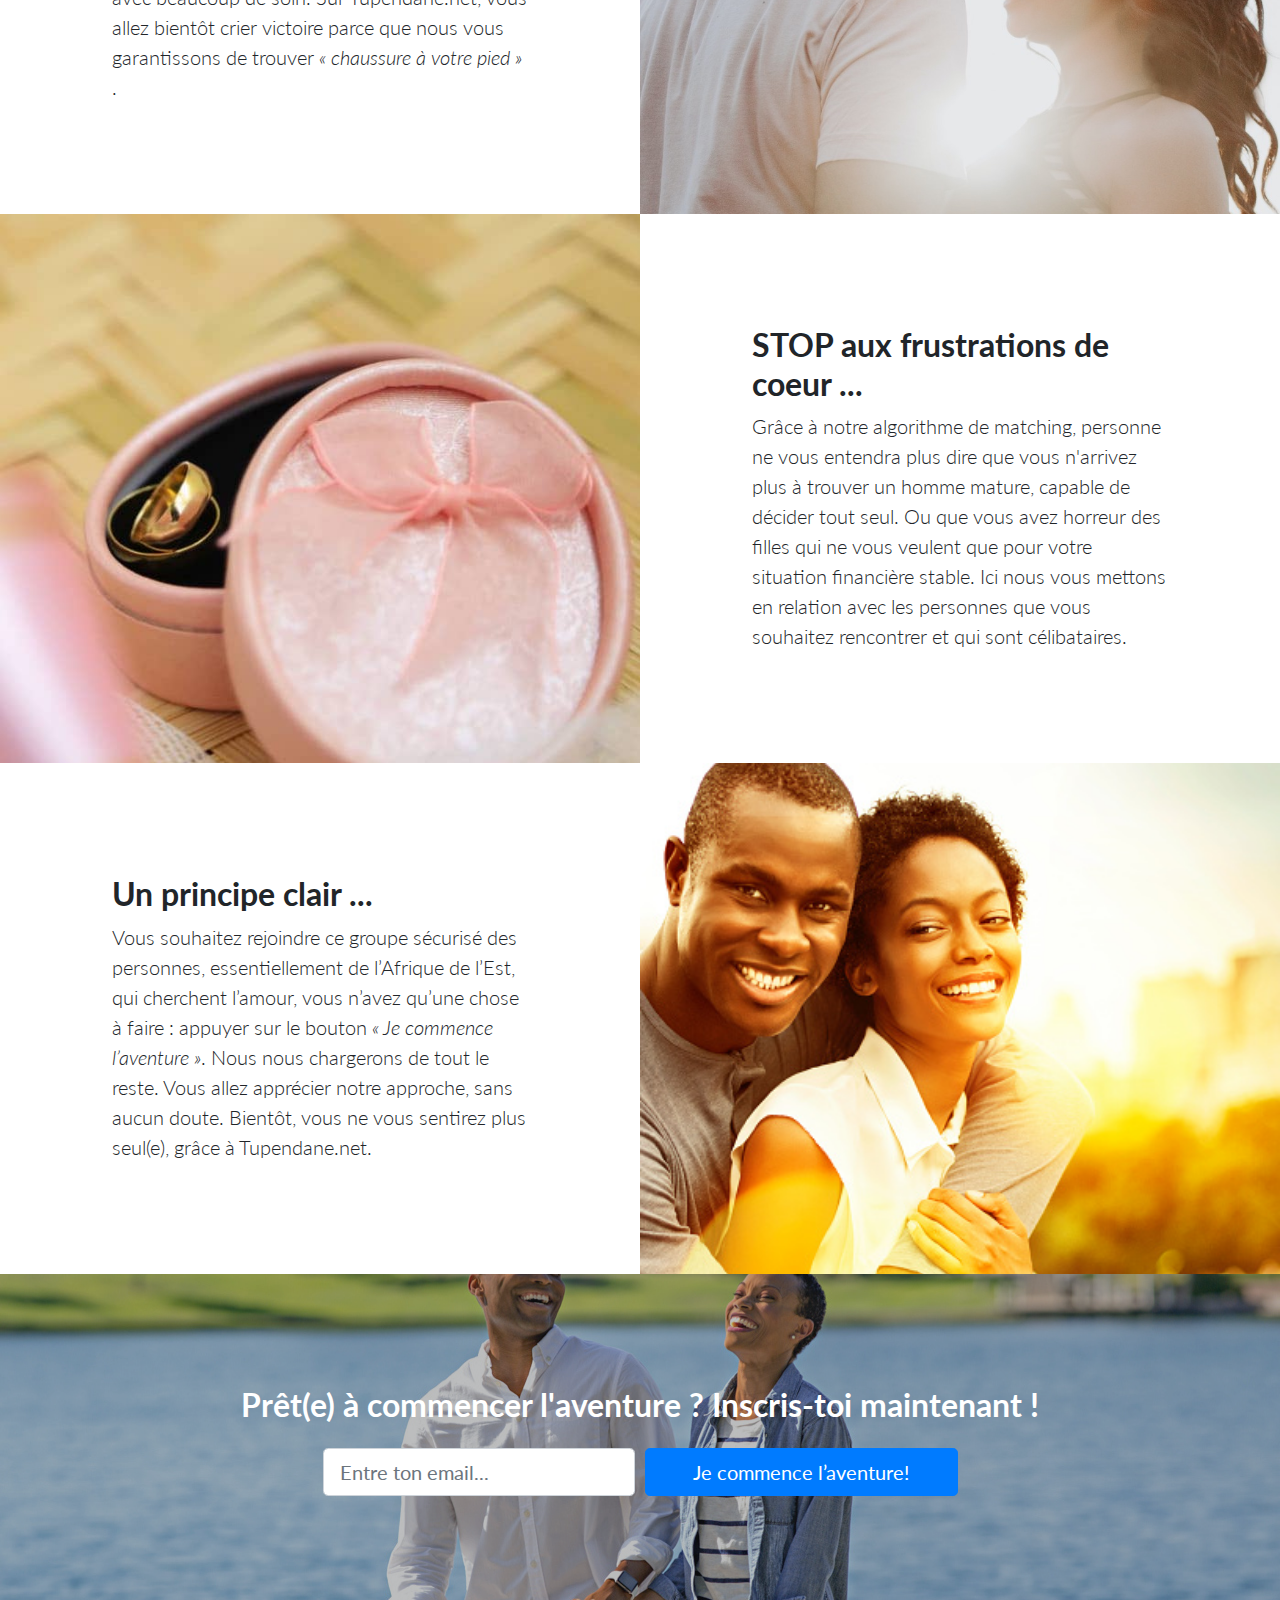
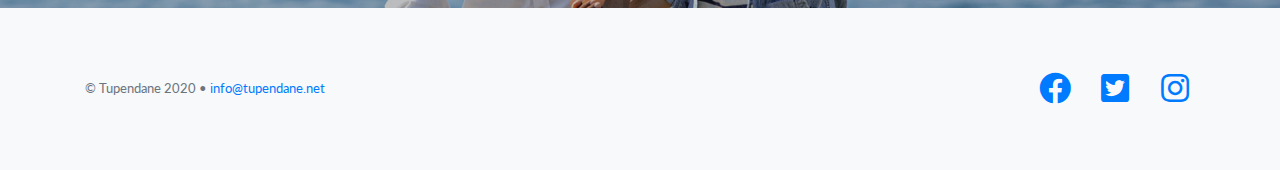
==== commit 34974c91: "Correct typo" ====
--- a/index.html
+++ b/index.html
@@ -51,7 +51,7 @@
       <div class="row">
         <div class="col-xl-9 mx-auto">
           <h1 class="mb-5">Nous vous aidons à trouver l’amour !</h1>
-          <h4 class="mb-5">Bientôt, vous ne te sentirez plus seul(e)</h4>
+          <h4 class="mb-5">Bientôt, vous ne vous sentirez plus seul(e)</h4>
         </div>
         <div class="col-md-10 col-lg-8 col-xl-7 mx-auto">
           <form action="https://formspree.io/mrgyqkga" method="POST">
@@ -79,7 +79,8 @@
               <i class="icon-lock m-auto text-primary"></i>
             </div>
             <h3>Confidentialité</h3>
-            <p class="lead mb-0">Nous ne vous obligeons pas à nous donner vos vrais noms. Un pseudo suffira. Et nous vous garantissons que les informations que vous nous confierez resteront confidentielles. Vous ne vous trompez pas en nous faisant confiance.</p>
+            <p class="lead mb-0">Nous ne vous obligeons pas à nous donner vos vrais noms. Un pseudo suffira. Et nous vous garantissons que les informations que vous nous confierez resteront confidentielles. Vous ne vous trompez pas en nous faisant
+            confiance.</p>
           </div>
         </div>
         <div class="col-lg-4">
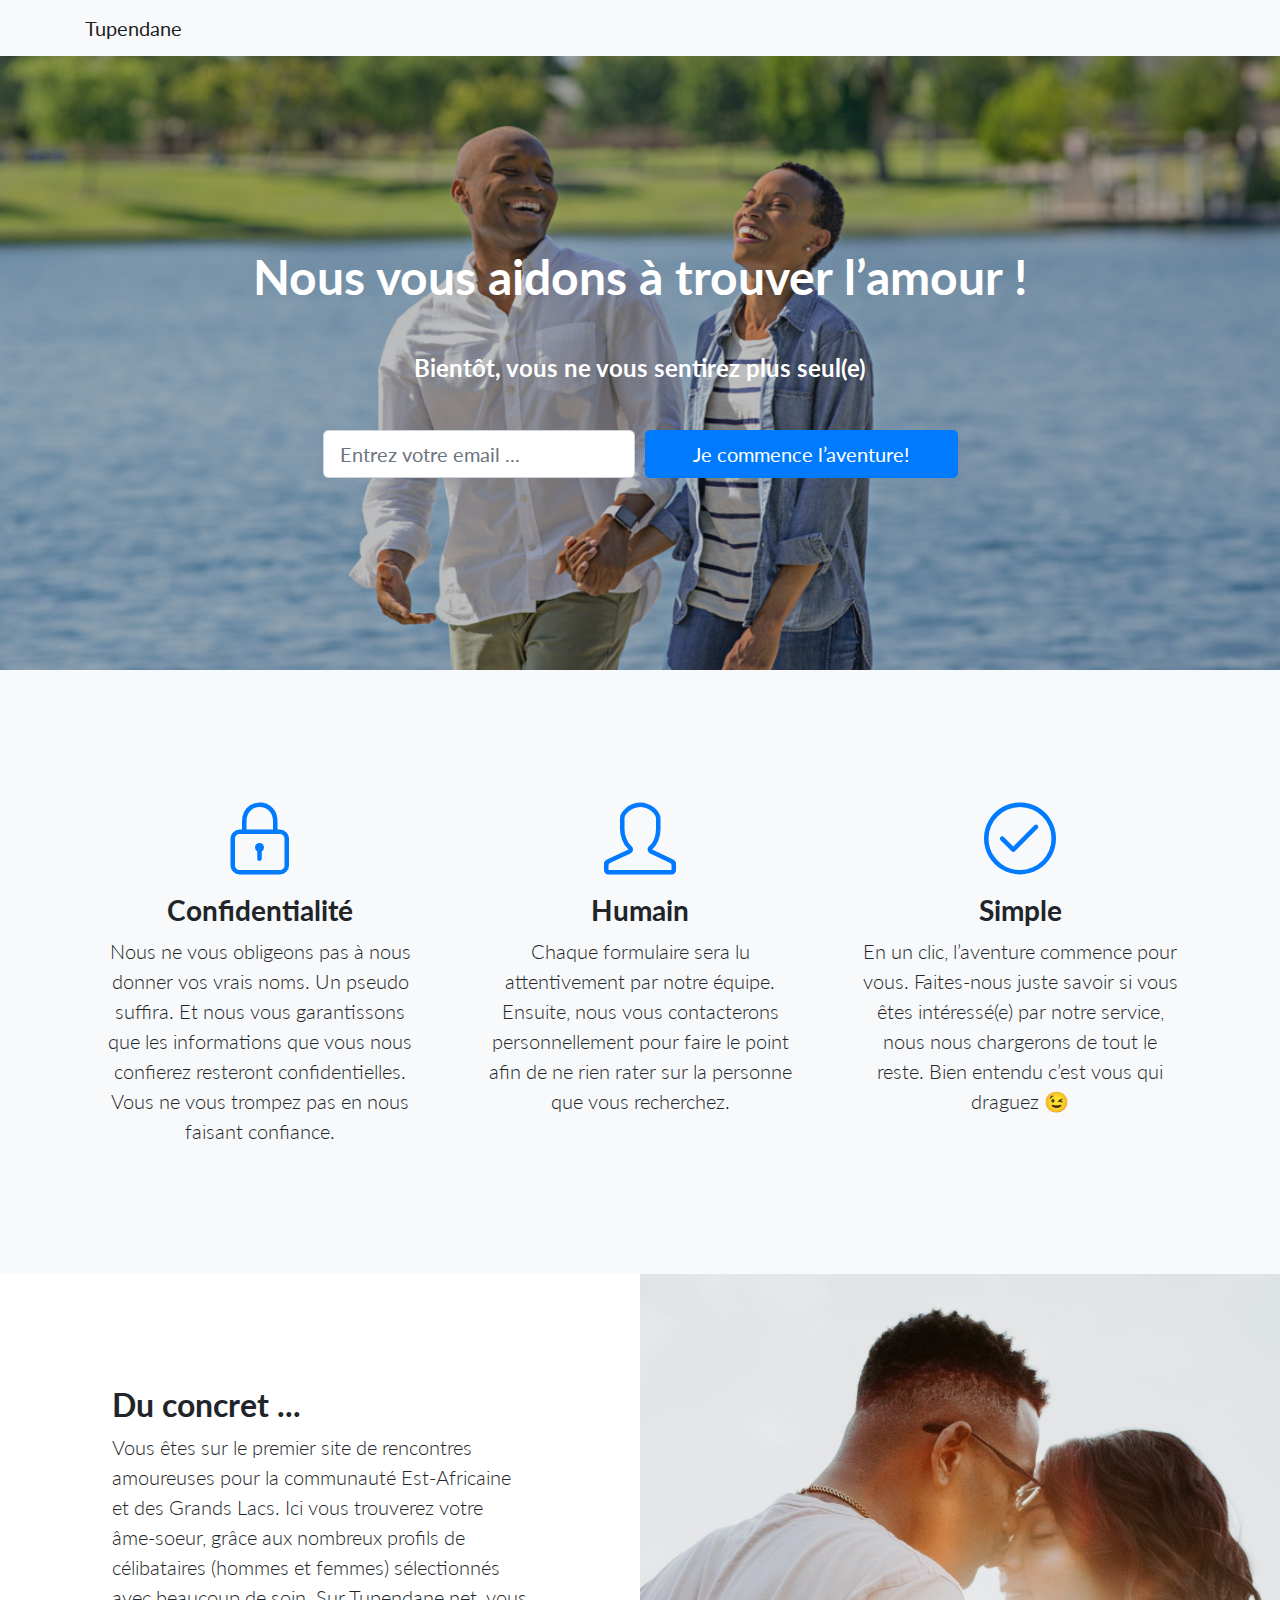
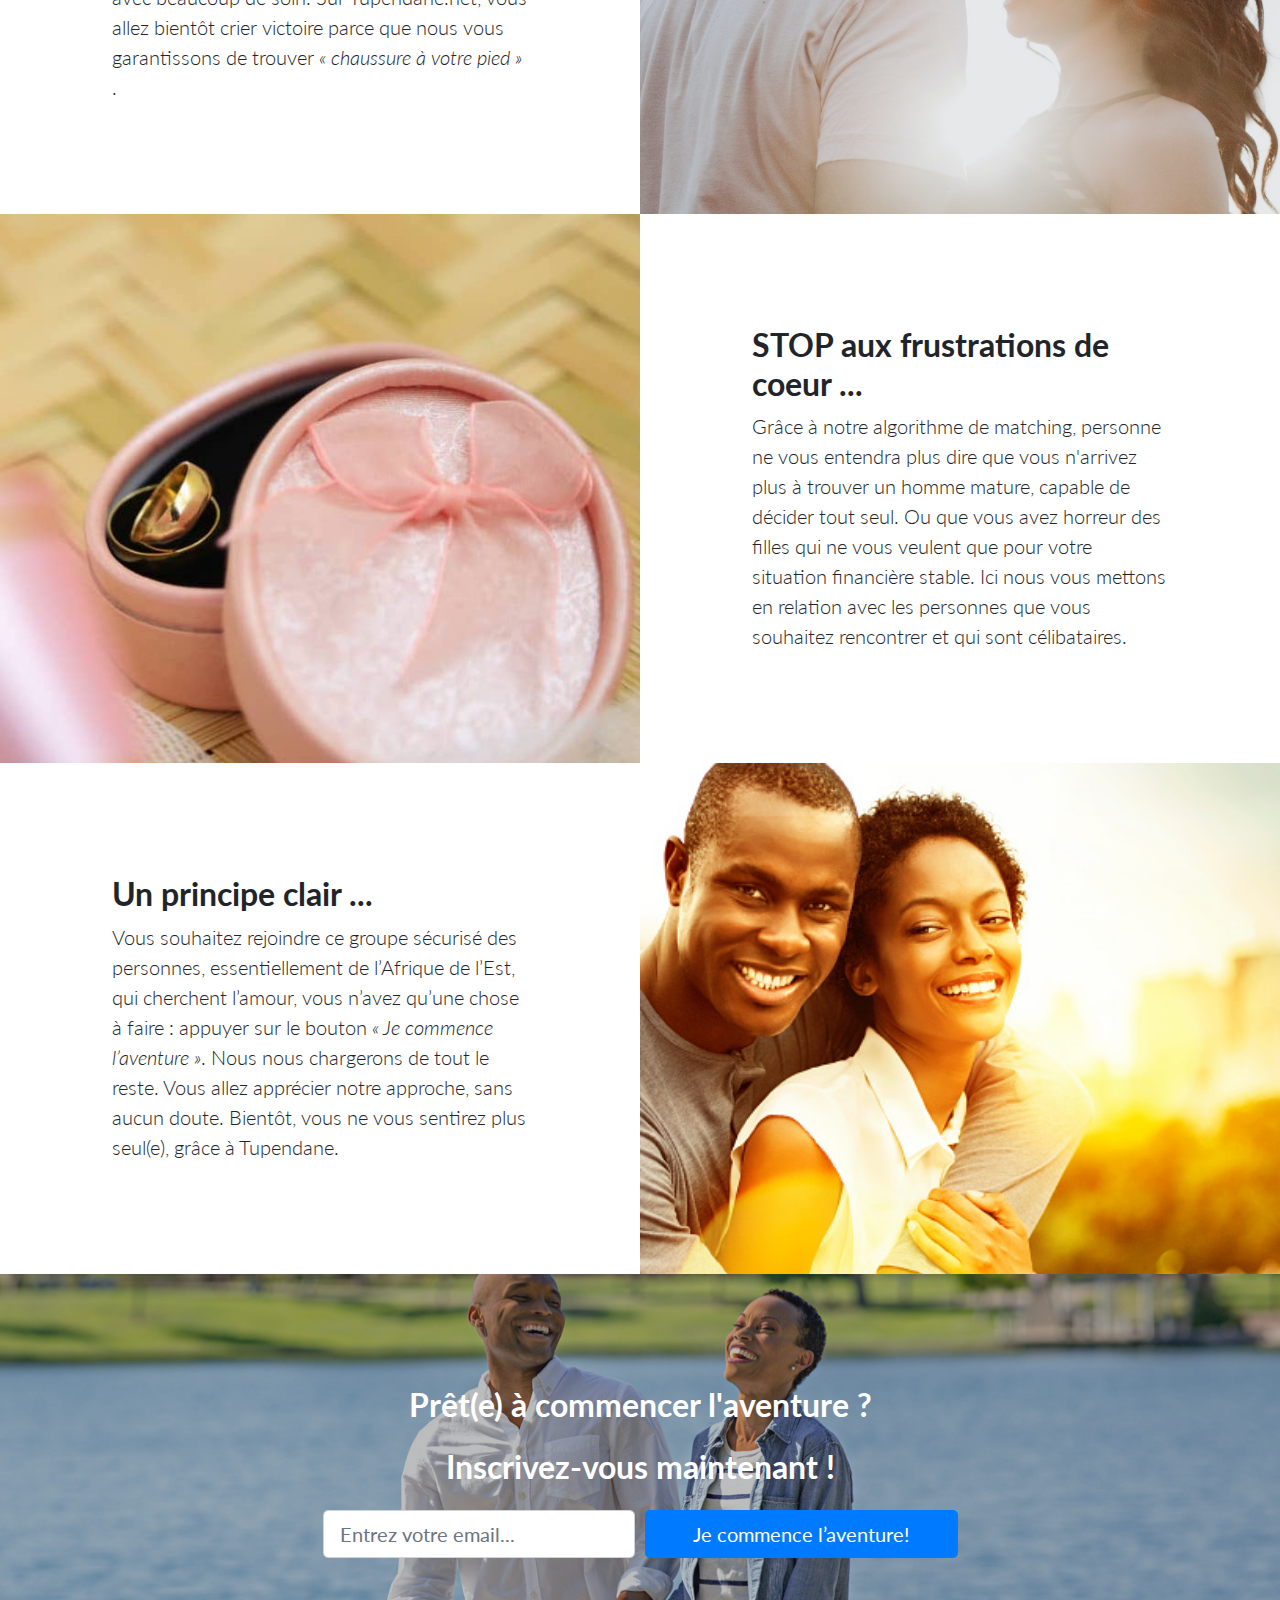
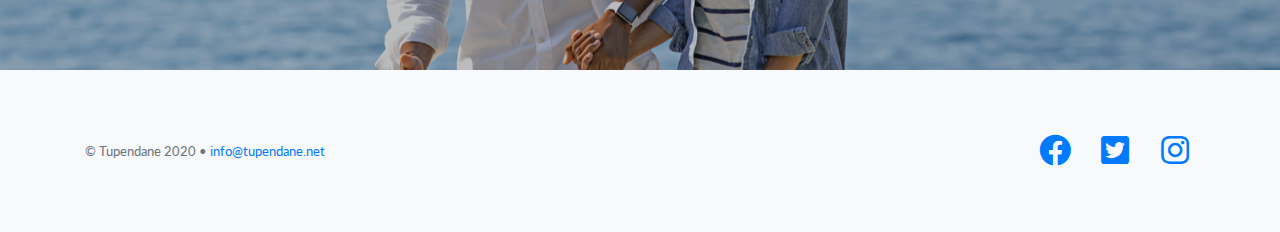
==== commit cd48d1d9: "Add vouvoiement" ====
--- a/index.html
+++ b/index.html
@@ -51,13 +51,14 @@
       <div class="row">
         <div class="col-xl-9 mx-auto">
           <h1 class="mb-5">Nous vous aidons à trouver l’amour !</h1>
-          <h4 class="mb-5">Bientôt, vous ne vous sentirez plus seul(e)</h4>
+          <h4 class="mb-5">Bientôt, vous ne vous
+           sentirez plus seul(e)</h4>
         </div>
         <div class="col-md-10 col-lg-8 col-xl-7 mx-auto">
           <form action="https://formspree.io/mrgyqkga" method="POST">
             <div class="form-row">
               <div class="col-12 col-md-6 mb-2 mb-md-0">
-                <input type="email" name="email" class="form-control form-control-lg" placeholder="Entre ton email ..." required>
+                <input type="email" name="email" class="form-control form-control-lg" placeholder="Entrez votre email ..." required>
               </div>
               <div class="col-12 col-md-6">
                 <button type="submit" class="btn btn-block btn-lg btn-primary"> Je commence l’aventure!</button>
@@ -127,7 +128,7 @@
         <div class="col-lg-6 order-lg-2 text-white showcase-img" style="background-image: url('img/bg-12.jpg');"></div>
         <div class="col-lg-6 order-lg-1 my-auto showcase-text">
           <h2>Un principe clair ...</h2>
-          <p class="lead mb-0">Vous souhaitez rejoindre ce groupe sécurisé des personnes, essentiellement de l’Afrique de l’Est, qui cherchent l’amour,  vous n’avez qu’une chose à faire : appuyer sur le bouton <i>« Je commence l’aventure »</i>. Nous nous chargerons de tout le reste. Vous allez apprécier notre approche, sans aucun doute. Bientôt, vous ne vous sentirez plus seul(e), grâce à Tupendane.net.</p>
+          <p class="lead mb-0">Vous souhaitez rejoindre ce groupe sécurisé des personnes, essentiellement de l’Afrique de l’Est, qui cherchent l’amour,  vous n’avez qu’une chose à faire : appuyer sur le bouton <i>« Je commence l’aventure »</i>. Nous nous chargerons de tout le reste. Vous allez apprécier notre approche, sans aucun doute. Bientôt, vous ne vous sentirez plus seul(e), grâce à Tupendane.</p>
         </div>
       </div>
     </div>
@@ -139,13 +140,14 @@
     <div class="container">
       <div class="row">
         <div class="col-xl-9 mx-auto">
-          <h2 class="mb-4">Prêt(e) à commencer l'aventure ? Inscris-toi maintenant !</h2>
+          <h2 class="mb-4">Prêt(e) à commencer l'aventure ?</h2>
+          <h2 class="mb-4">Inscrivez-vous maintenant !</h2>
         </div>
         <div class="col-md-10 col-lg-8 col-xl-7 mx-auto">
           <form action="https://formspree.io/mrgyqkga" method="POST">
             <div class="form-row">
               <div class="col-12 col-md-6 mb-2 mb-md-0">
-                <input type="email" name="email" class="form-control form-control-lg" placeholder="Entre ton email..." required>
+                <input type="email" name="email" class="form-control form-control-lg" placeholder="Entrez votre email..." required>
               </div>
               <div class="col-12 col-md-6">
                 <button type="submit" class="btn btn-block btn-lg btn-primary"> Je commence l’aventure!</button>
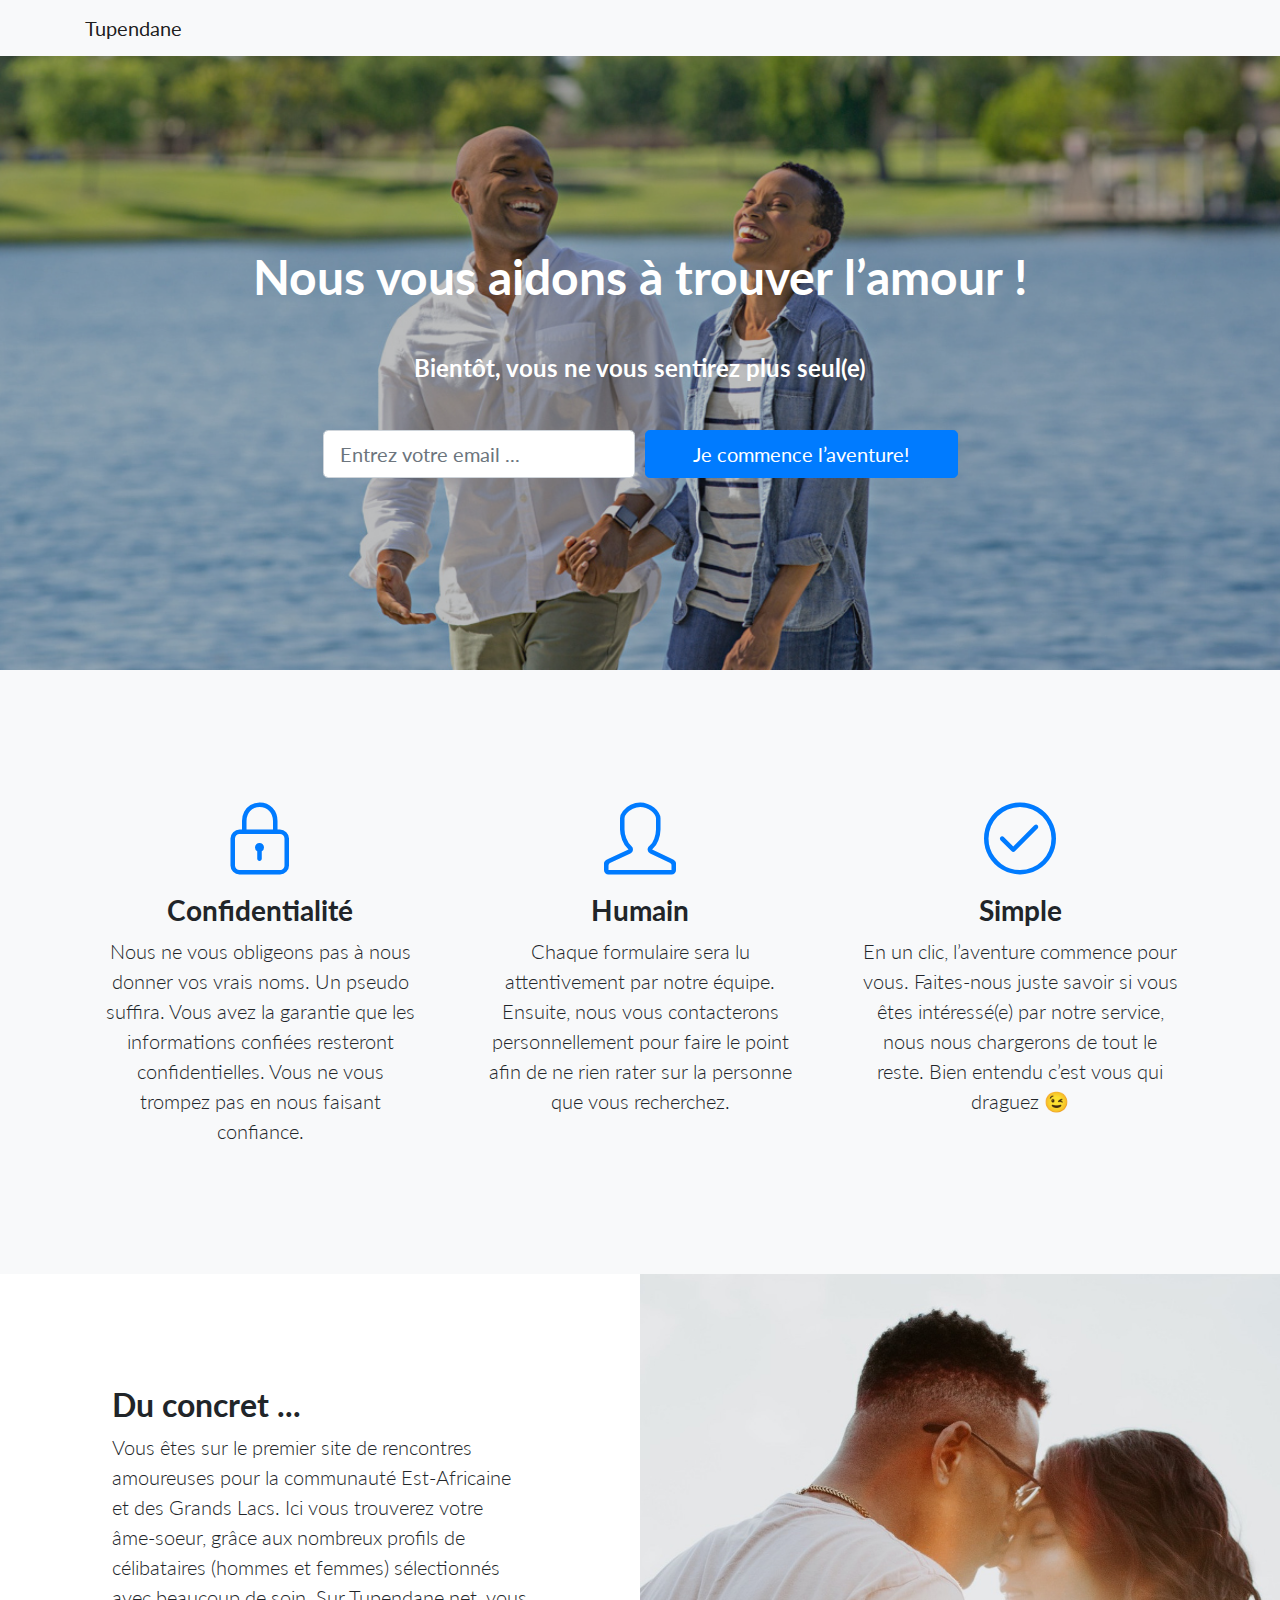
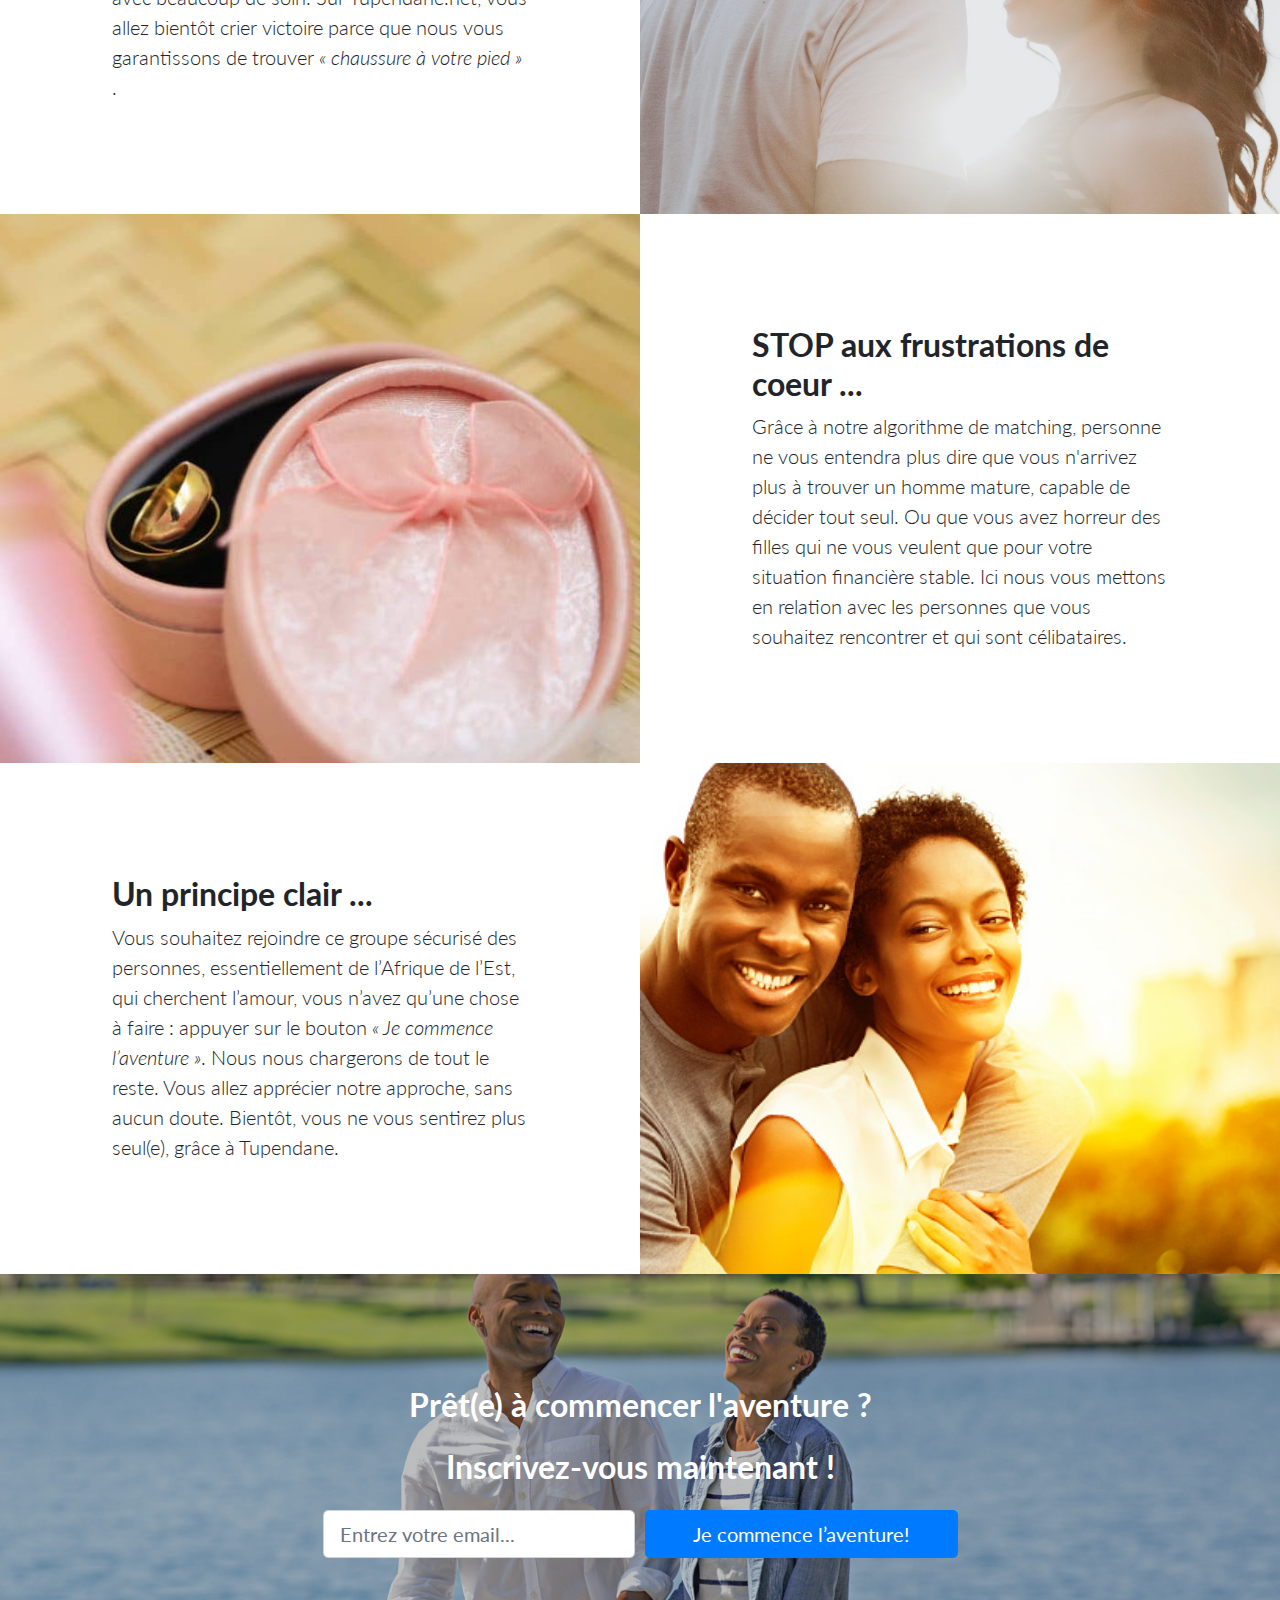
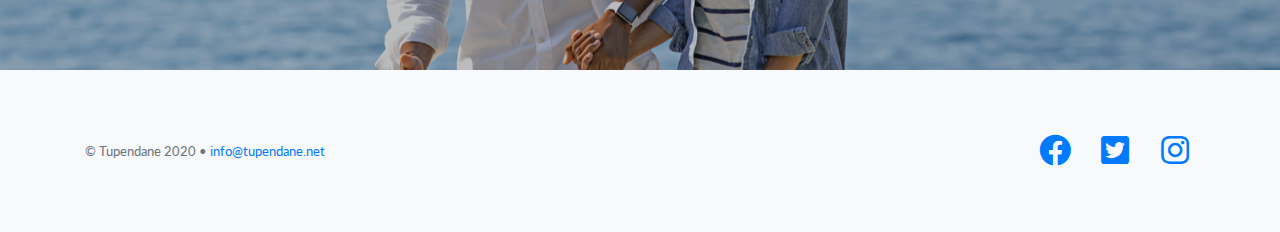
==== commit 931e5d3f: "Change tournure de phrase" ====
--- a/index.html
+++ b/index.html
@@ -80,7 +80,7 @@
               <i class="icon-lock m-auto text-primary"></i>
             </div>
             <h3>Confidentialité</h3>
-            <p class="lead mb-0">Nous ne vous obligeons pas à nous donner vos vrais noms. Un pseudo suffira. Et nous vous garantissons que les informations que vous nous confierez resteront confidentielles. Vous ne vous trompez pas en nous faisant
+            <p class="lead mb-0">Nous ne vous obligeons pas à nous donner vos vrais noms. Un pseudo suffira. Vous avez la garantie que les informations confiées resteront confidentielles. Vous ne vous trompez pas en nous faisant
             confiance.</p>
           </div>
         </div>
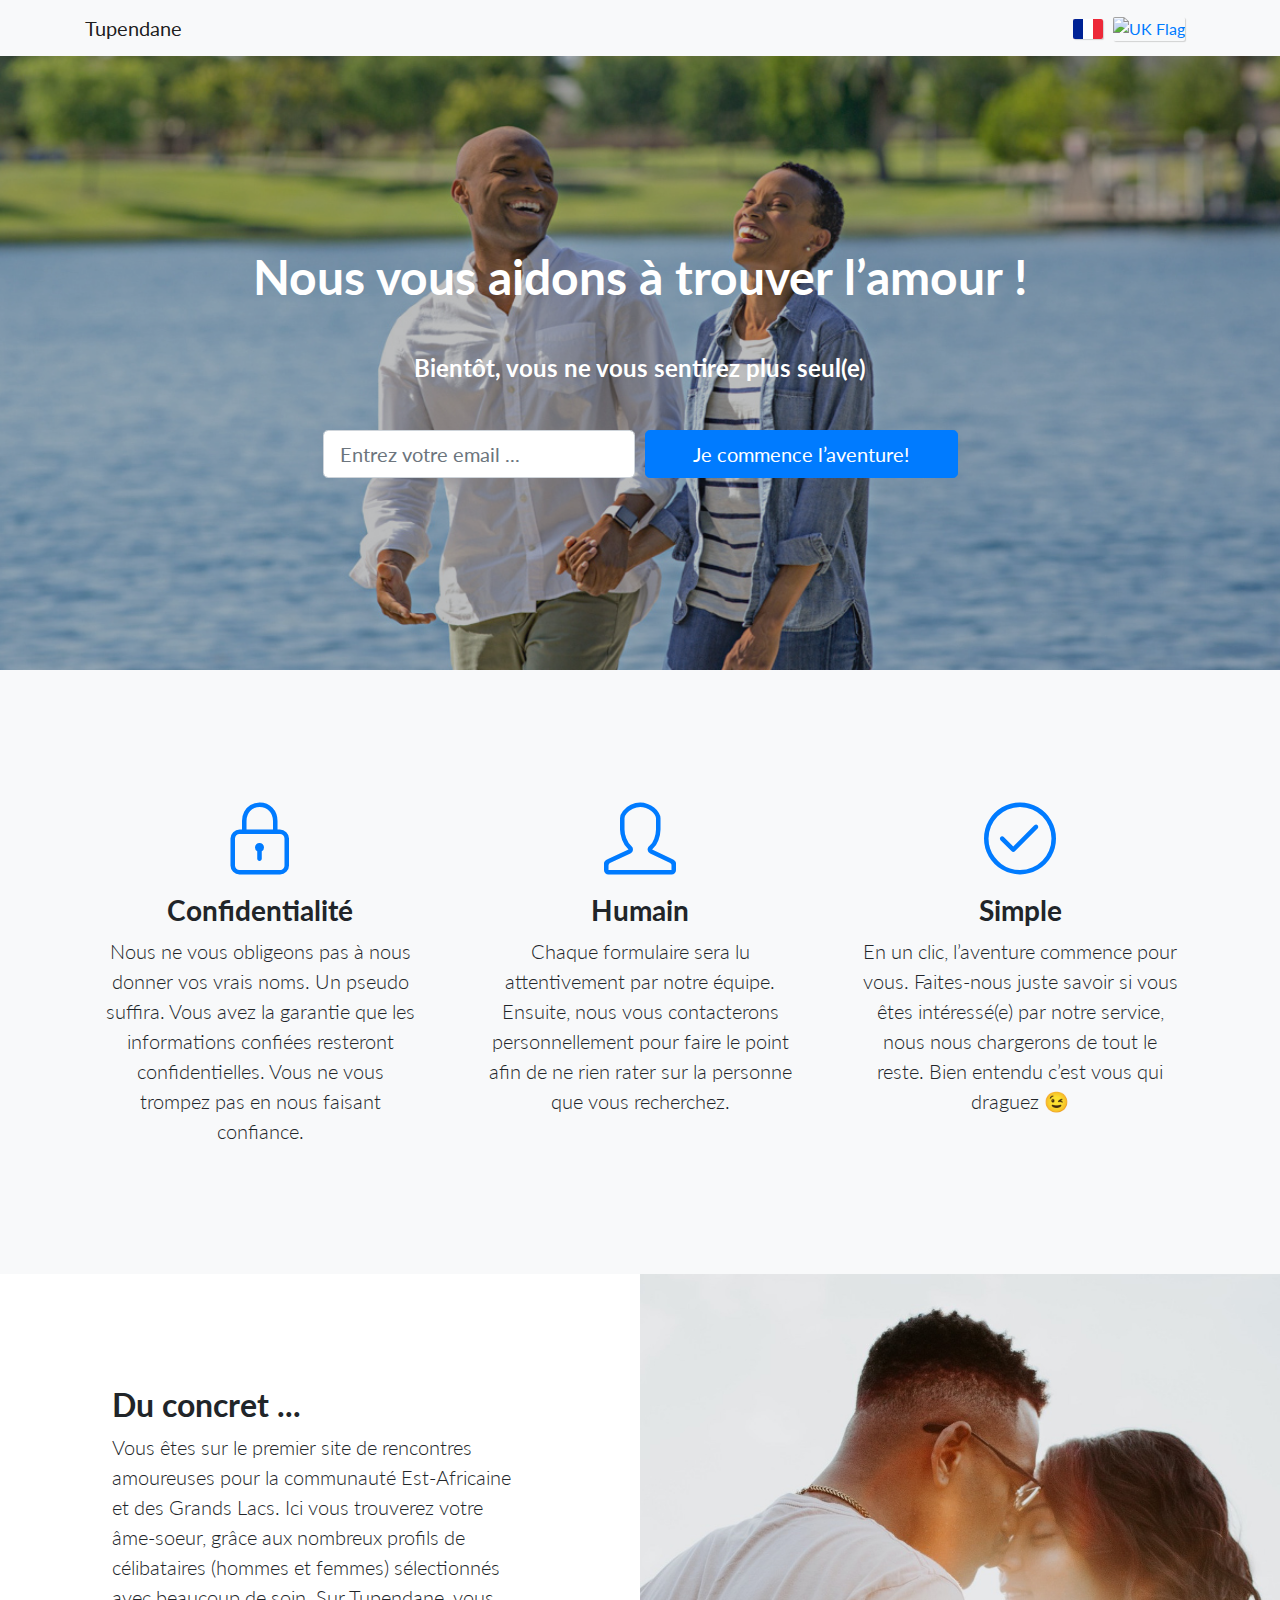
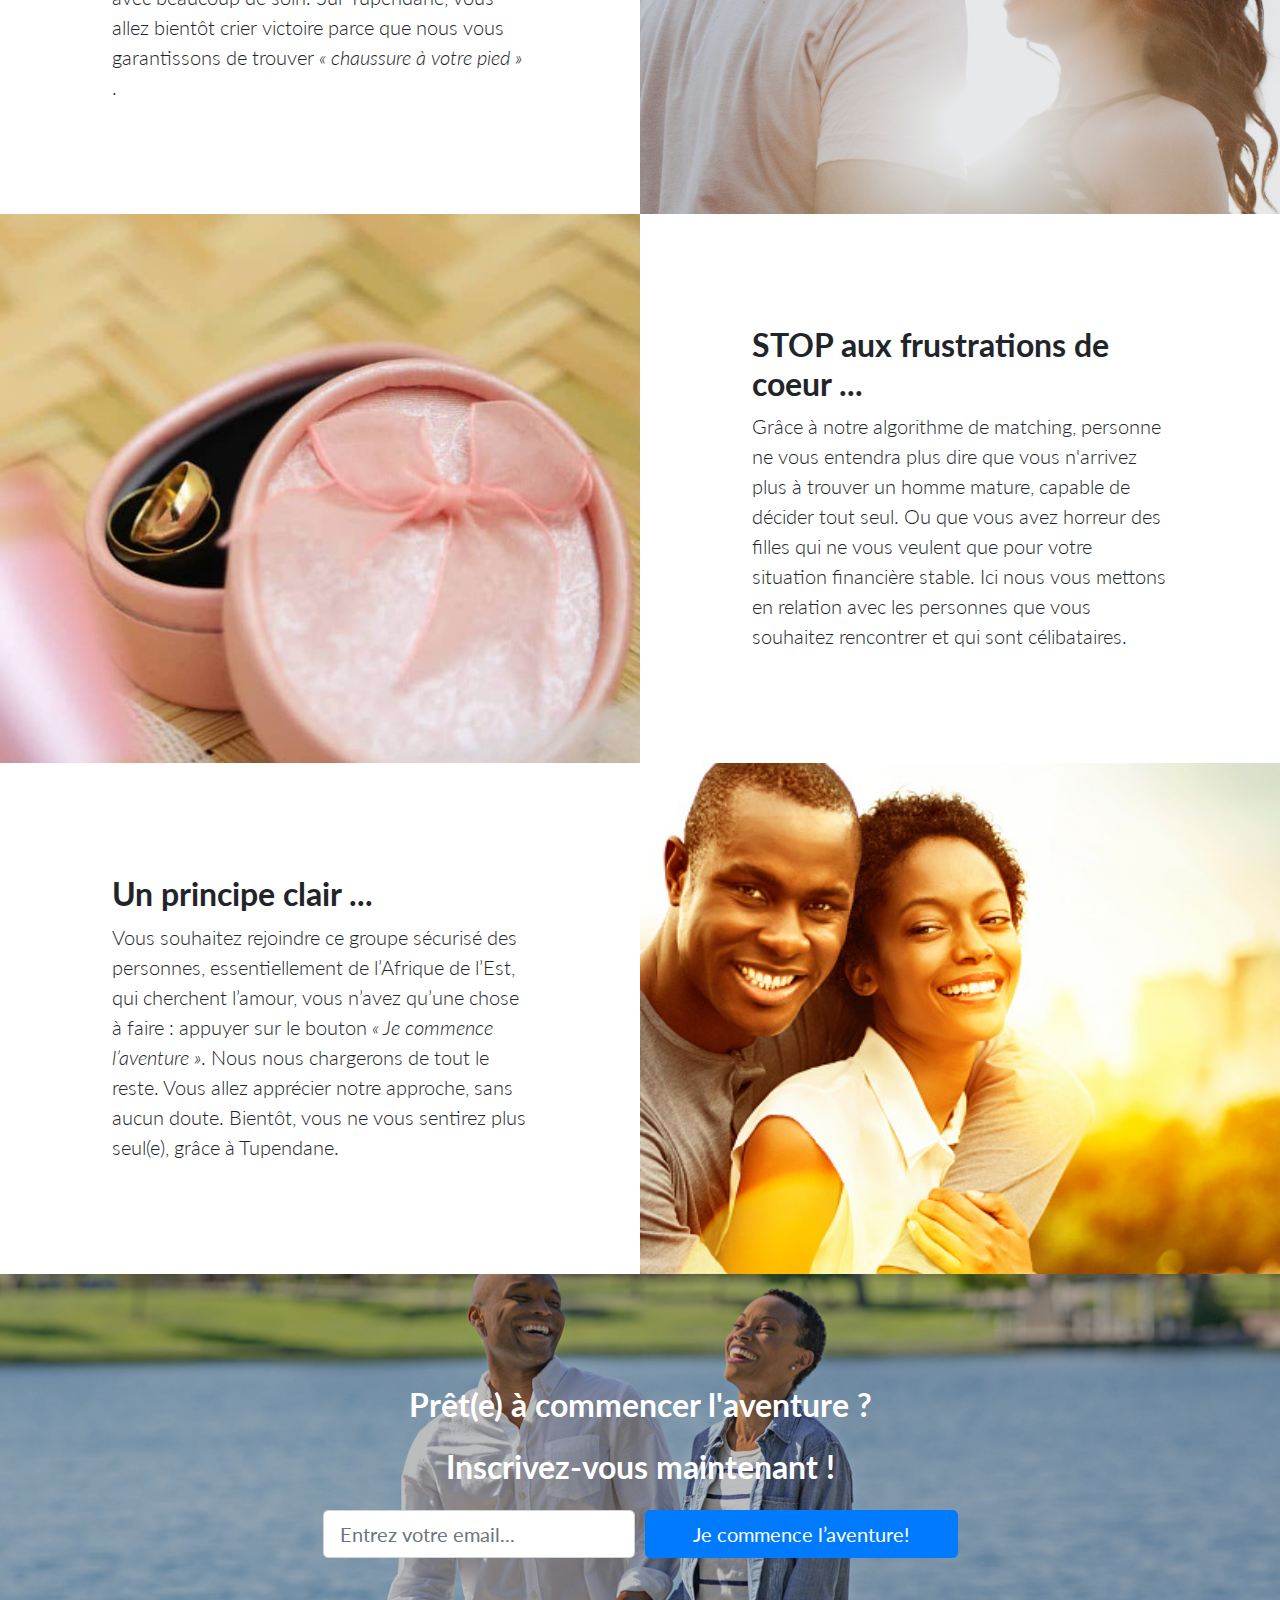
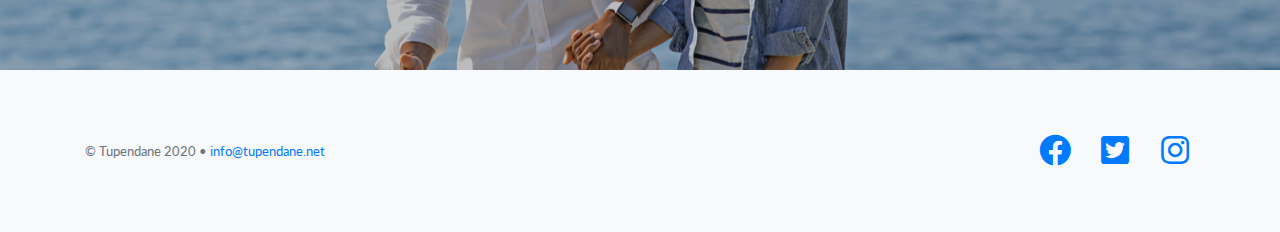
==== commit 7c2e6fa0: "Add english content" ====
--- a/index.html
+++ b/index.html
@@ -18,7 +18,7 @@
   <link href="https://fonts.googleapis.com/css?family=Lato:300,400,700,300italic,400italic,700italic" rel="stylesheet" type="text/css">
 
   <!-- Custom styles for this template -->
-  <link href="css/landing-page.min.css" rel="stylesheet">
+  <link href="css/landing-page.css" rel="stylesheet">
 
   <!-- Global site tag (gtag.js) - Google Analytics -->
   <script async src="https://www.googletagmanager.com/gtag/js?id=UA-168419219-1"></script>
@@ -40,7 +40,14 @@
   <nav class="navbar navbar-light bg-light static-top">
     <div class="container">
       <a class="navbar-brand" href="#">Tupendane</a>
-      <!-- <a class="btn btn-primary" href="#">Sign In</a> -->
+      <div class="d-flex justify-content-around">
+        <div>
+          <a class="flag" href="/"><img src="img/france-flag.svg" alt="France Flag"></a>
+        </div>
+        <div>
+          <a class="flag" href="/en"><img src="img/uk-flag.svg" alt="UK Flag"></a>
+        </div>
+      </div>
     </div>
   </nav>
 
@@ -114,7 +121,7 @@
         <div class="col-lg-6 order-lg-2 text-white showcase-img" style="background-image: url('img/bg-2.jpeg');"></div>
         <div class="col-lg-6 order-lg-1 my-auto showcase-text">
           <h2>Du concret ... </h2>
-          <p class="lead mb-0">Vous êtes sur le premier site de rencontres amoureuses pour la communauté Est-Africaine et des Grands Lacs. Ici vous trouverez votre âme-soeur, grâce aux nombreux profils de célibataires (hommes et femmes) sélectionnés avec beaucoup de soin.  Sur Tupendane.net, vous allez bientôt crier victoire parce que nous vous garantissons de trouver <i>« chaussure à votre pied » </i>.</p>
+          <p class="lead mb-0">Vous êtes sur le premier site de rencontres amoureuses pour la communauté Est-Africaine et des Grands Lacs. Ici vous trouverez votre âme-soeur, grâce aux nombreux profils de célibataires (hommes et femmes) sélectionnés avec beaucoup de soin.  Sur Tupendane, vous allez bientôt crier victoire parce que nous vous garantissons de trouver <i>« chaussure à votre pied » </i>.</p>
         </div>
       </div>
       <div class="row no-gutters">
--- a/css/landing-page.css
+++ b/css/landing-page.css
@@ -0,0 +1,137 @@
+/*!
+ * Start Bootstrap - Landing Page v5.0.7 (https://startbootstrap.com/template-overviews/landing-page)
+ * Copyright 2013-2019 Start Bootstrap
+ * Licensed under MIT (https://github.com/BlackrockDigital/startbootstrap-landing-page/blob/master/LICENSE)
+ */
+
+body {
+  font-family: 'Lato', 'Helvetica Neue', Helvetica, Arial, sans-serif;
+}
+
+h1,
+h2,
+h3,
+h4,
+h5,
+h6 {
+  font-family: 'Lato', 'Helvetica Neue', Helvetica, Arial, sans-serif;
+  font-weight: 700;
+}
+
+header.masthead {
+  position: relative;
+  background-color: #343a40;
+  background: url("../img/bg-masthead.jpg") no-repeat center center;
+  background-size: cover;
+  padding-top: 8rem;
+  padding-bottom: 8rem;
+}
+
+header.masthead .overlay {
+  position: absolute;
+  background-color: #212529;
+  height: 100%;
+  width: 100%;
+  top: 0;
+  left: 0;
+  opacity: 0.3;
+}
+
+header.masthead h1 {
+  font-size: 2rem;
+}
+
+@media (min-width: 768px) {
+  header.masthead {
+    padding-top: 12rem;
+    padding-bottom: 12rem;
+  }
+  header.masthead h1 {
+    font-size: 3rem;
+  }
+}
+
+.showcase .showcase-text {
+  padding: 3rem;
+}
+
+.showcase .showcase-img {
+  min-height: 30rem;
+  background-size: cover;
+}
+
+@media (min-width: 768px) {
+  .showcase .showcase-text {
+    padding: 7rem;
+  }
+}
+
+.features-icons {
+  padding-top: 7rem;
+  padding-bottom: 7rem;
+}
+
+.features-icons .features-icons-item {
+  max-width: 20rem;
+}
+
+.features-icons .features-icons-item .features-icons-icon {
+  height: 7rem;
+}
+
+.features-icons .features-icons-item .features-icons-icon i {
+  font-size: 4.5rem;
+}
+
+.features-icons .features-icons-item:hover .features-icons-icon i {
+  font-size: 5rem;
+}
+
+.testimonials {
+  padding-top: 7rem;
+  padding-bottom: 7rem;
+}
+
+.testimonials .testimonial-item {
+  max-width: 18rem;
+}
+
+.testimonials .testimonial-item img {
+  max-width: 12rem;
+  box-shadow: 0px 5px 5px 0px #adb5bd;
+}
+
+.call-to-action {
+  position: relative;
+  background-color: #343a40;
+  background: url("../img/bg-masthead.jpg") no-repeat center center;
+  background-size: cover;
+  padding-top: 7rem;
+  padding-bottom: 7rem;
+}
+
+.call-to-action .overlay {
+  position: absolute;
+  background-color: #212529;
+  height: 100%;
+  width: 100%;
+  top: 0;
+  left: 0;
+  opacity: 0.3;
+}
+
+footer.footer {
+  padding-top: 4rem;
+  padding-bottom: 4rem;
+}
+
+.flag {
+  margin-right: 10px;
+}
+
+.flag img {
+  height: 20px;
+  width: 30px;
+  border-radius: 2px;
+  box-shadow: 1px 1px 1px rgba(200,200,200,0.8);
+}
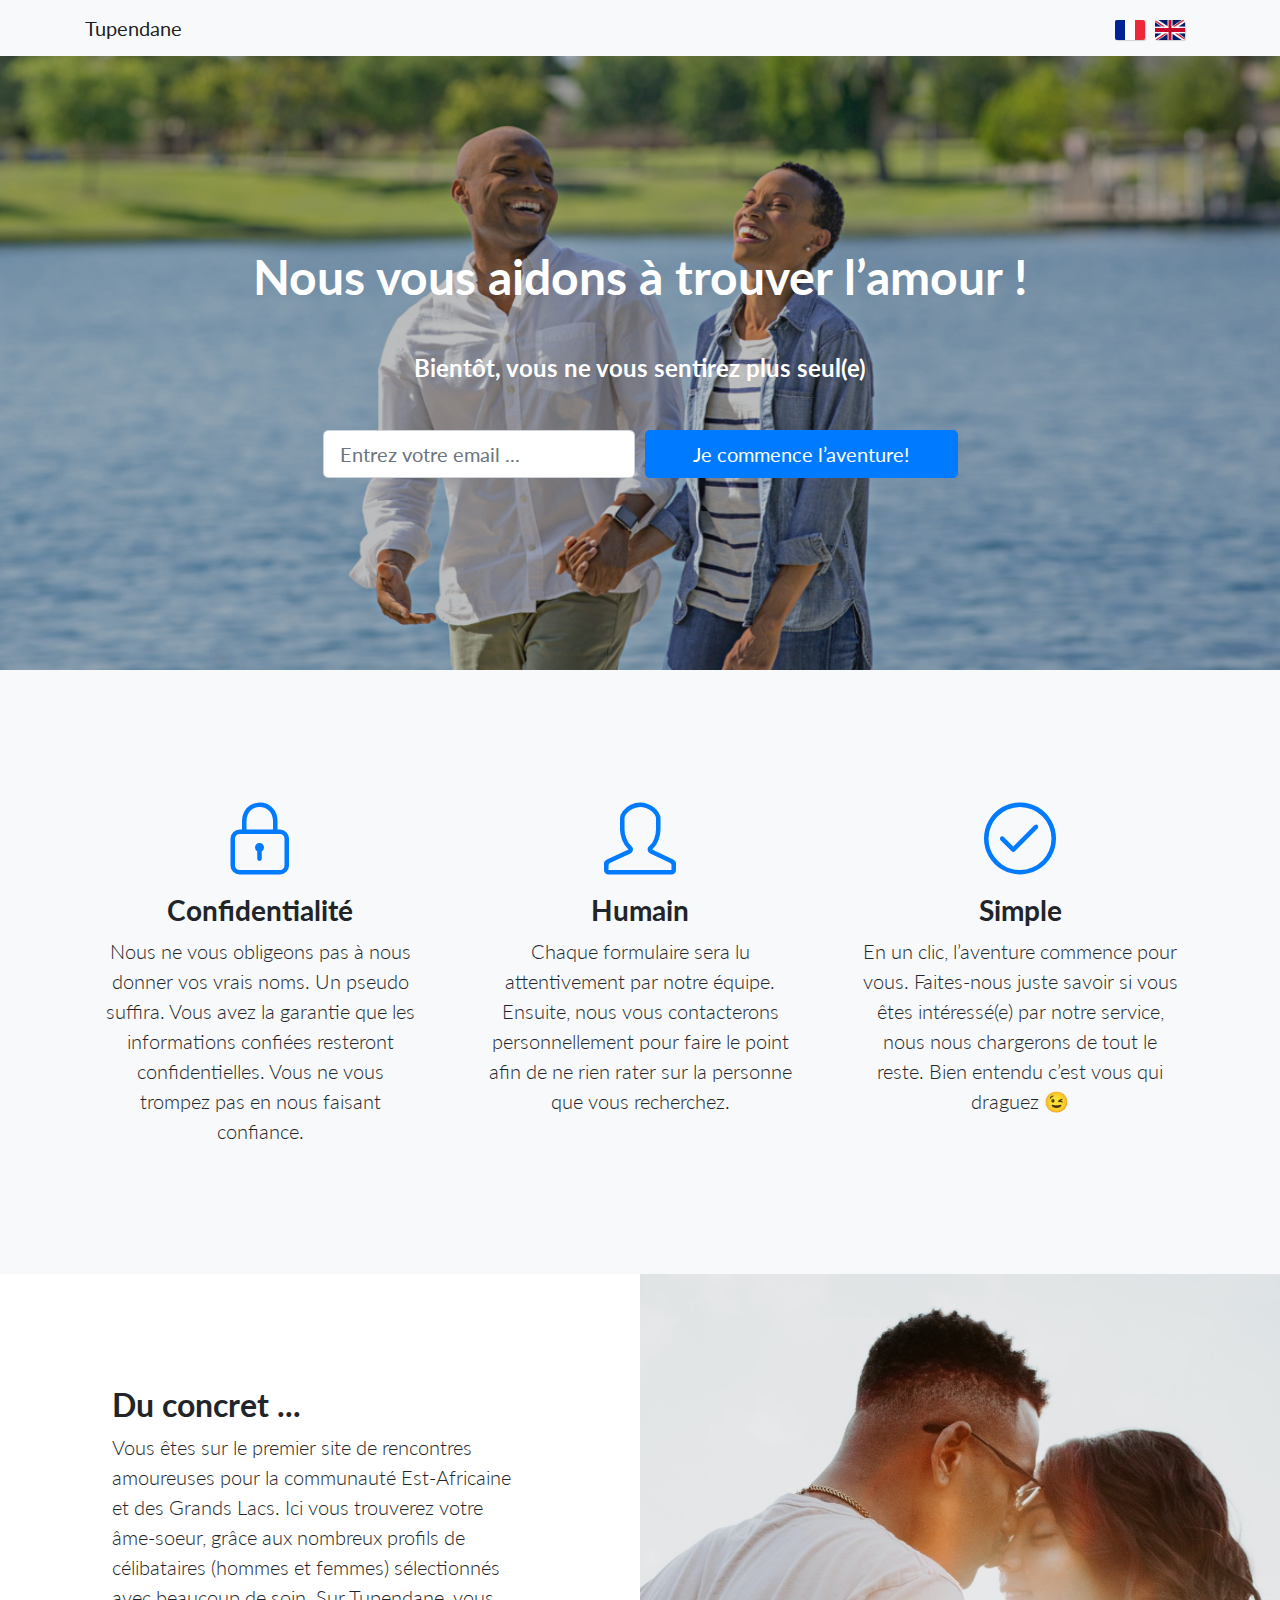
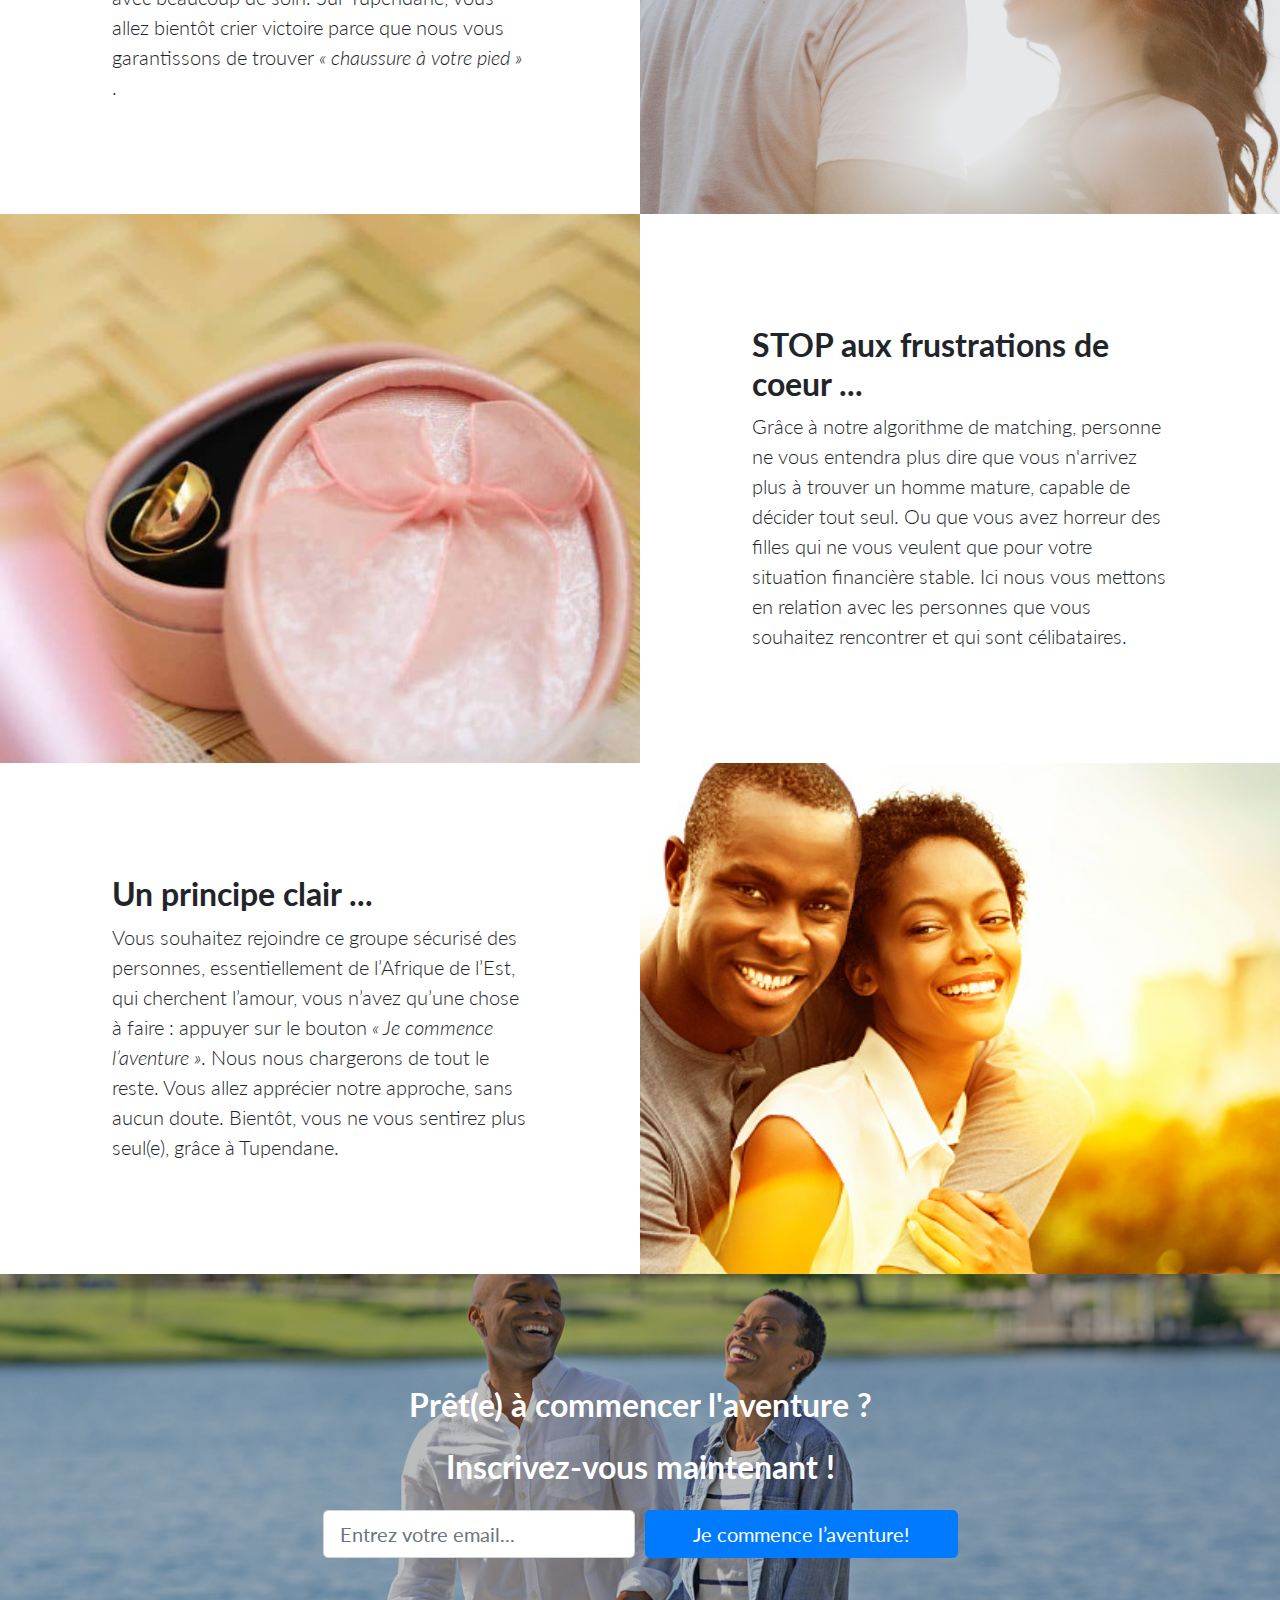
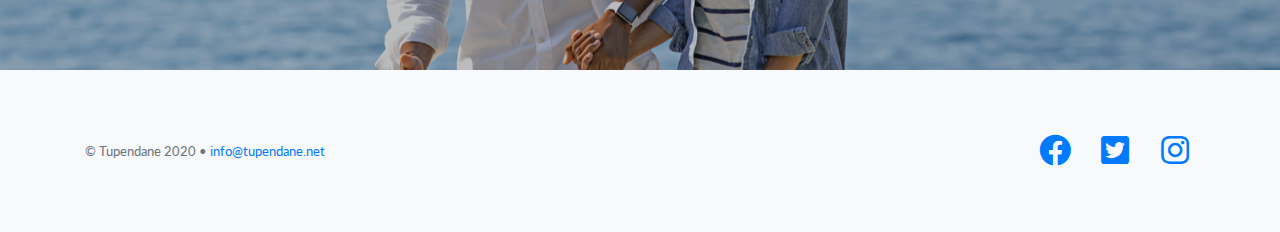
==== commit fcf7ba00: "Replace Uk flag > svg to png" ====
--- a/index.html
+++ b/index.html
@@ -45,7 +45,7 @@
           <a class="flag" href="/"><img src="img/france-flag.svg" alt="France Flag"></a>
         </div>
         <div>
-          <a class="flag" href="/en"><img src="img/uk-flag.svg" alt="UK Flag"></a>
+          <a class="flag" href="/en"><img src="img/uk-flag.png" alt="UK Flag"></a>
         </div>
       </div>
     </div>
